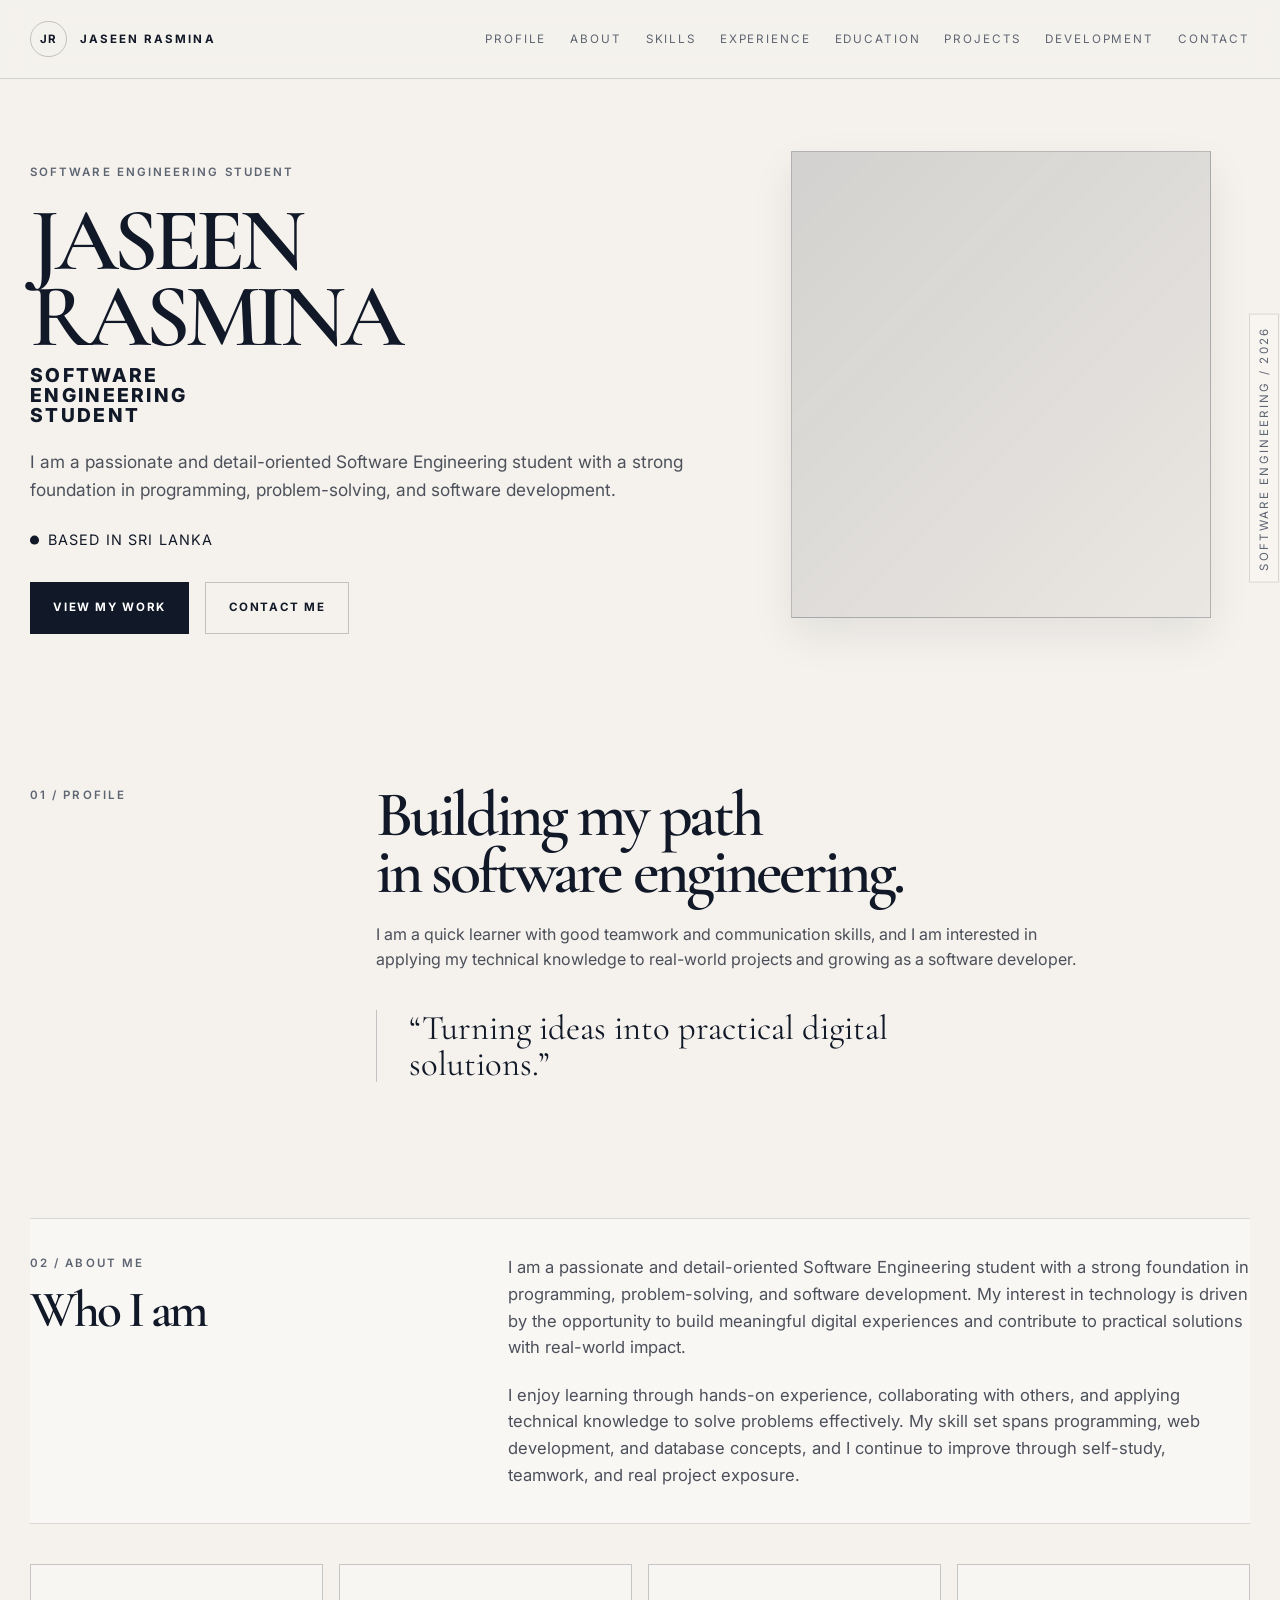
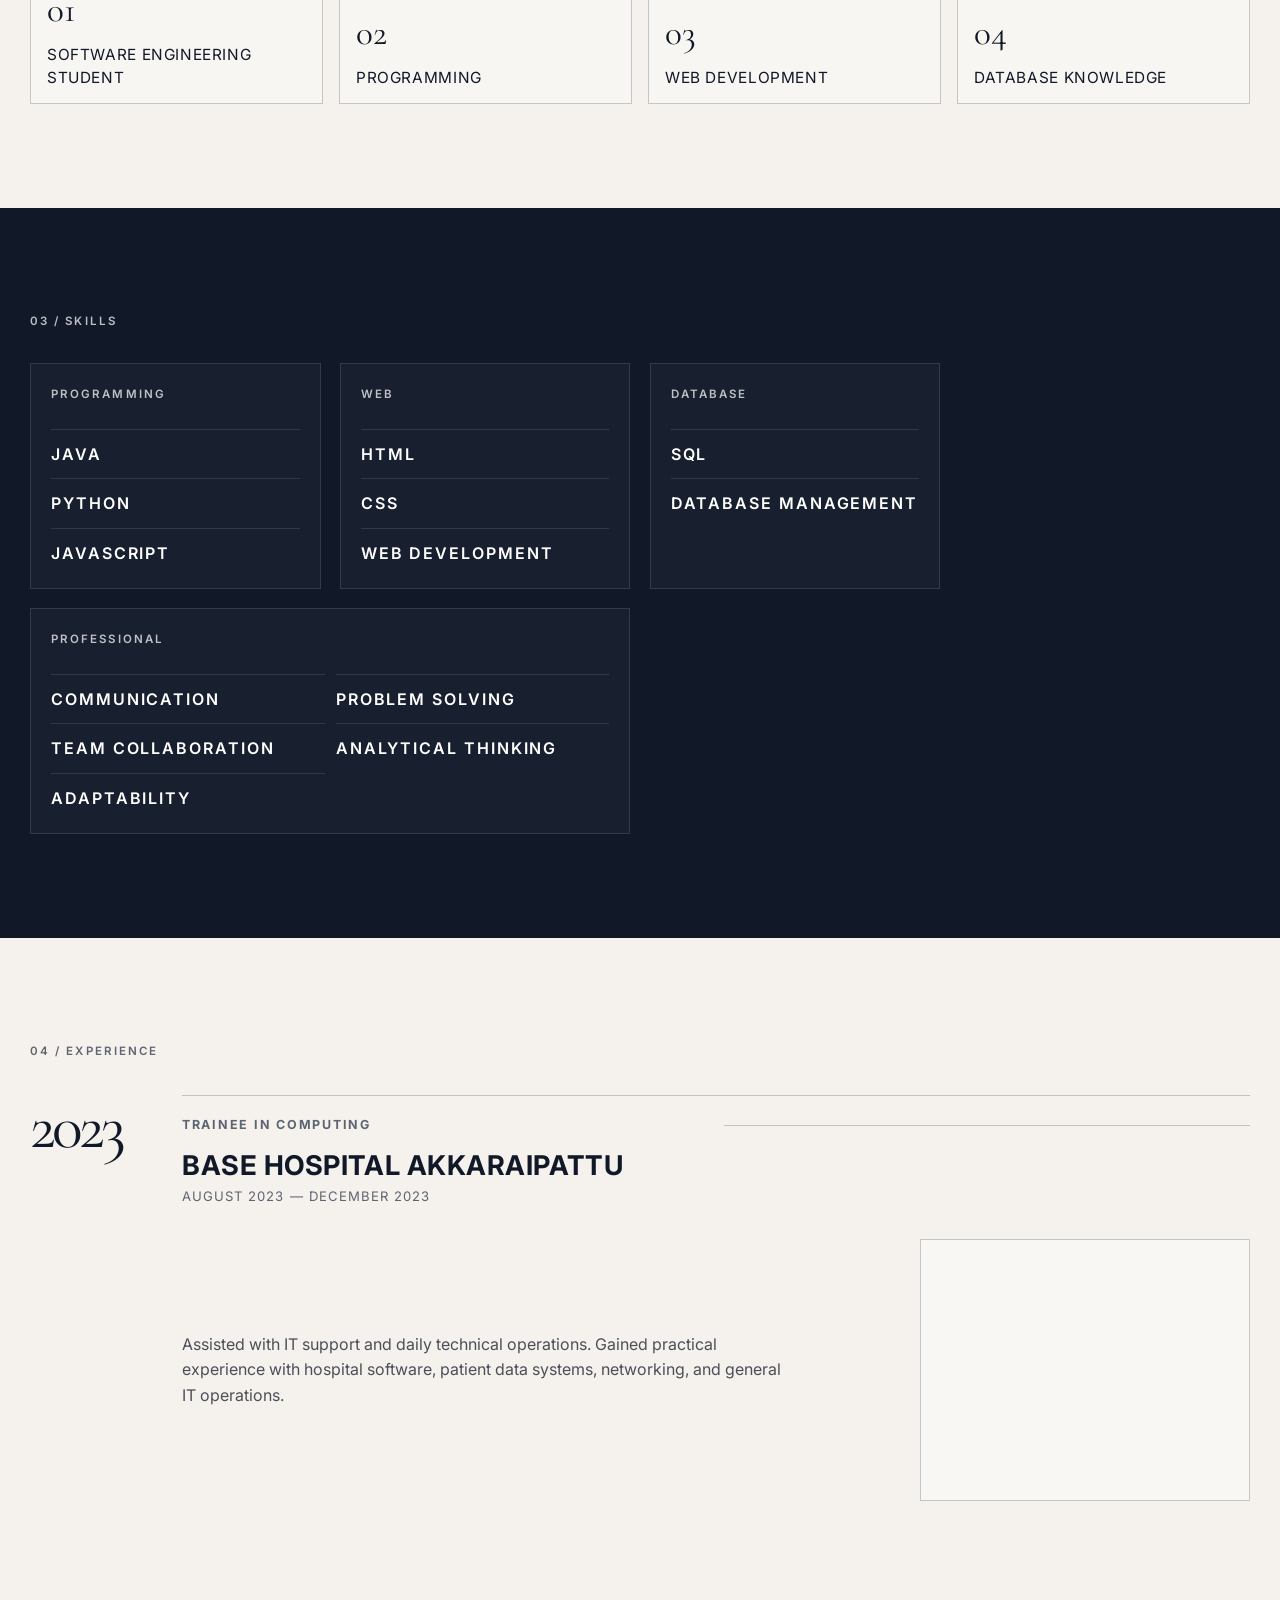
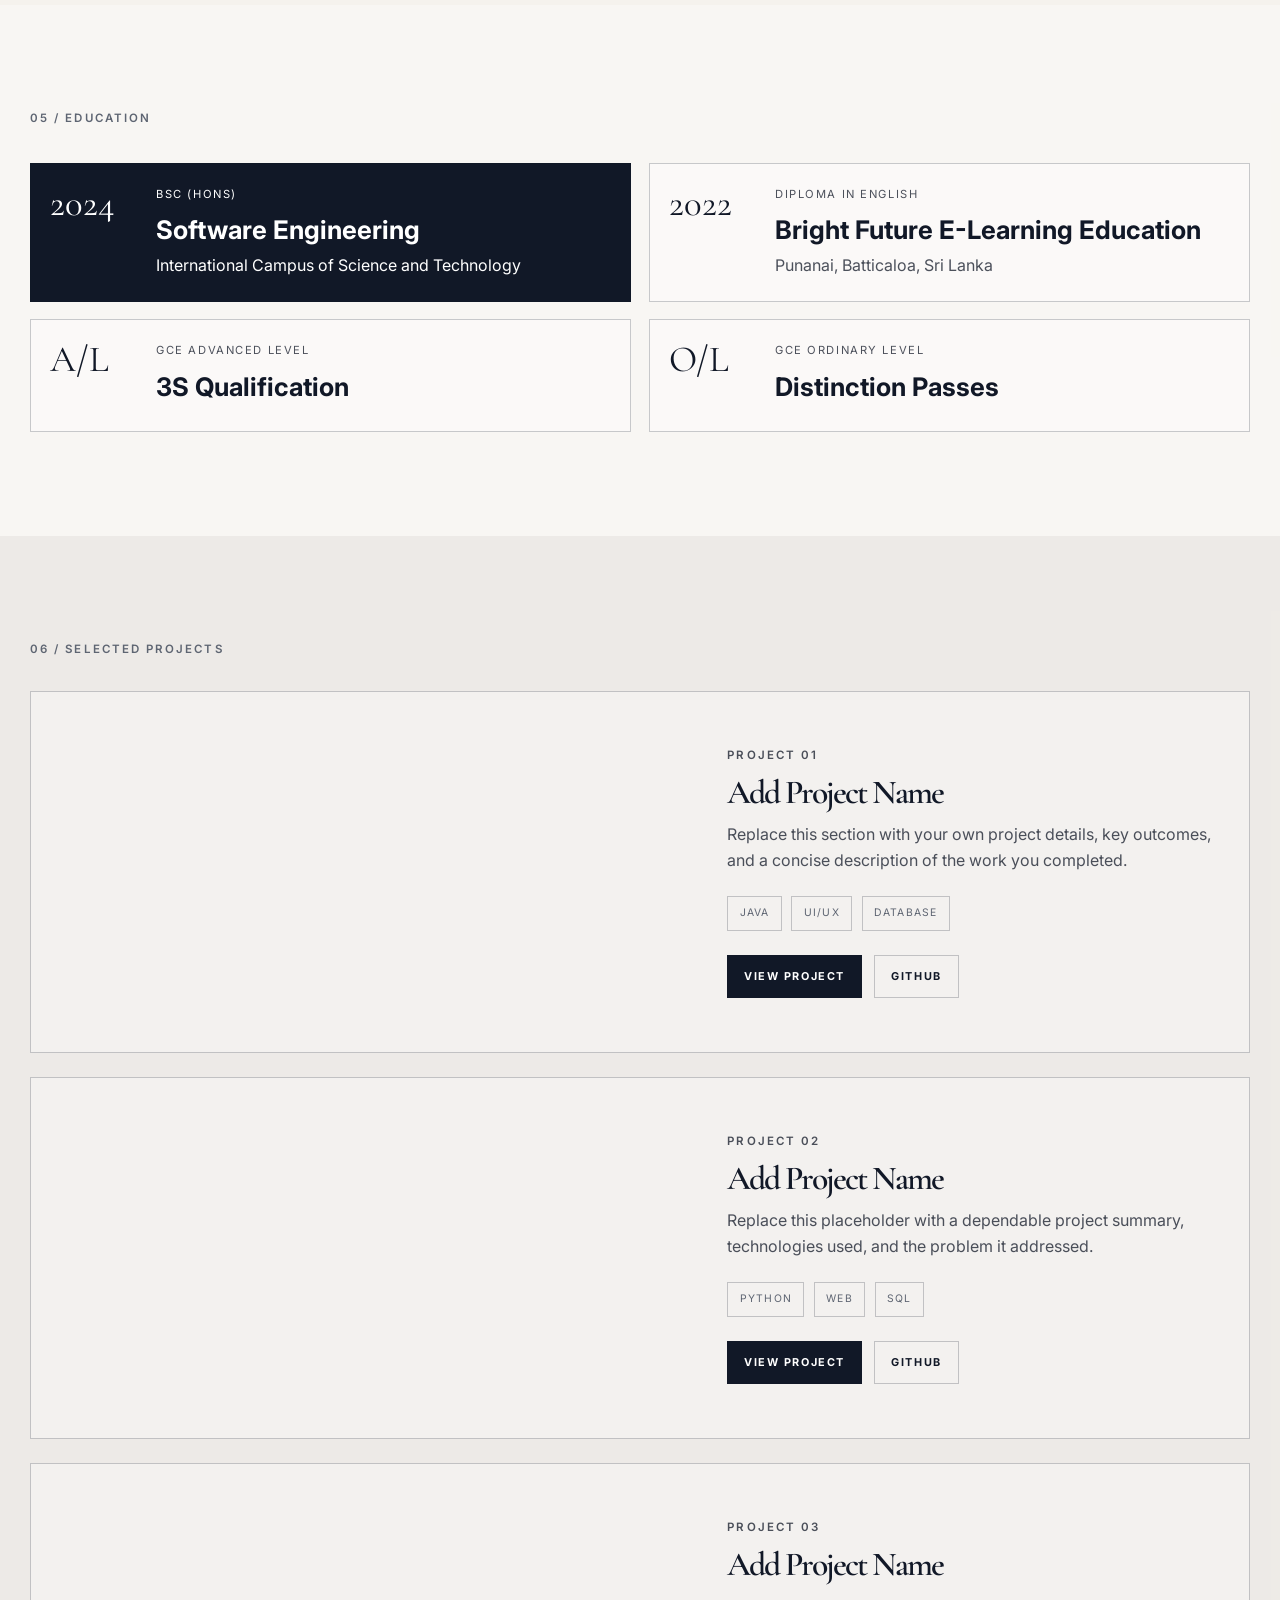
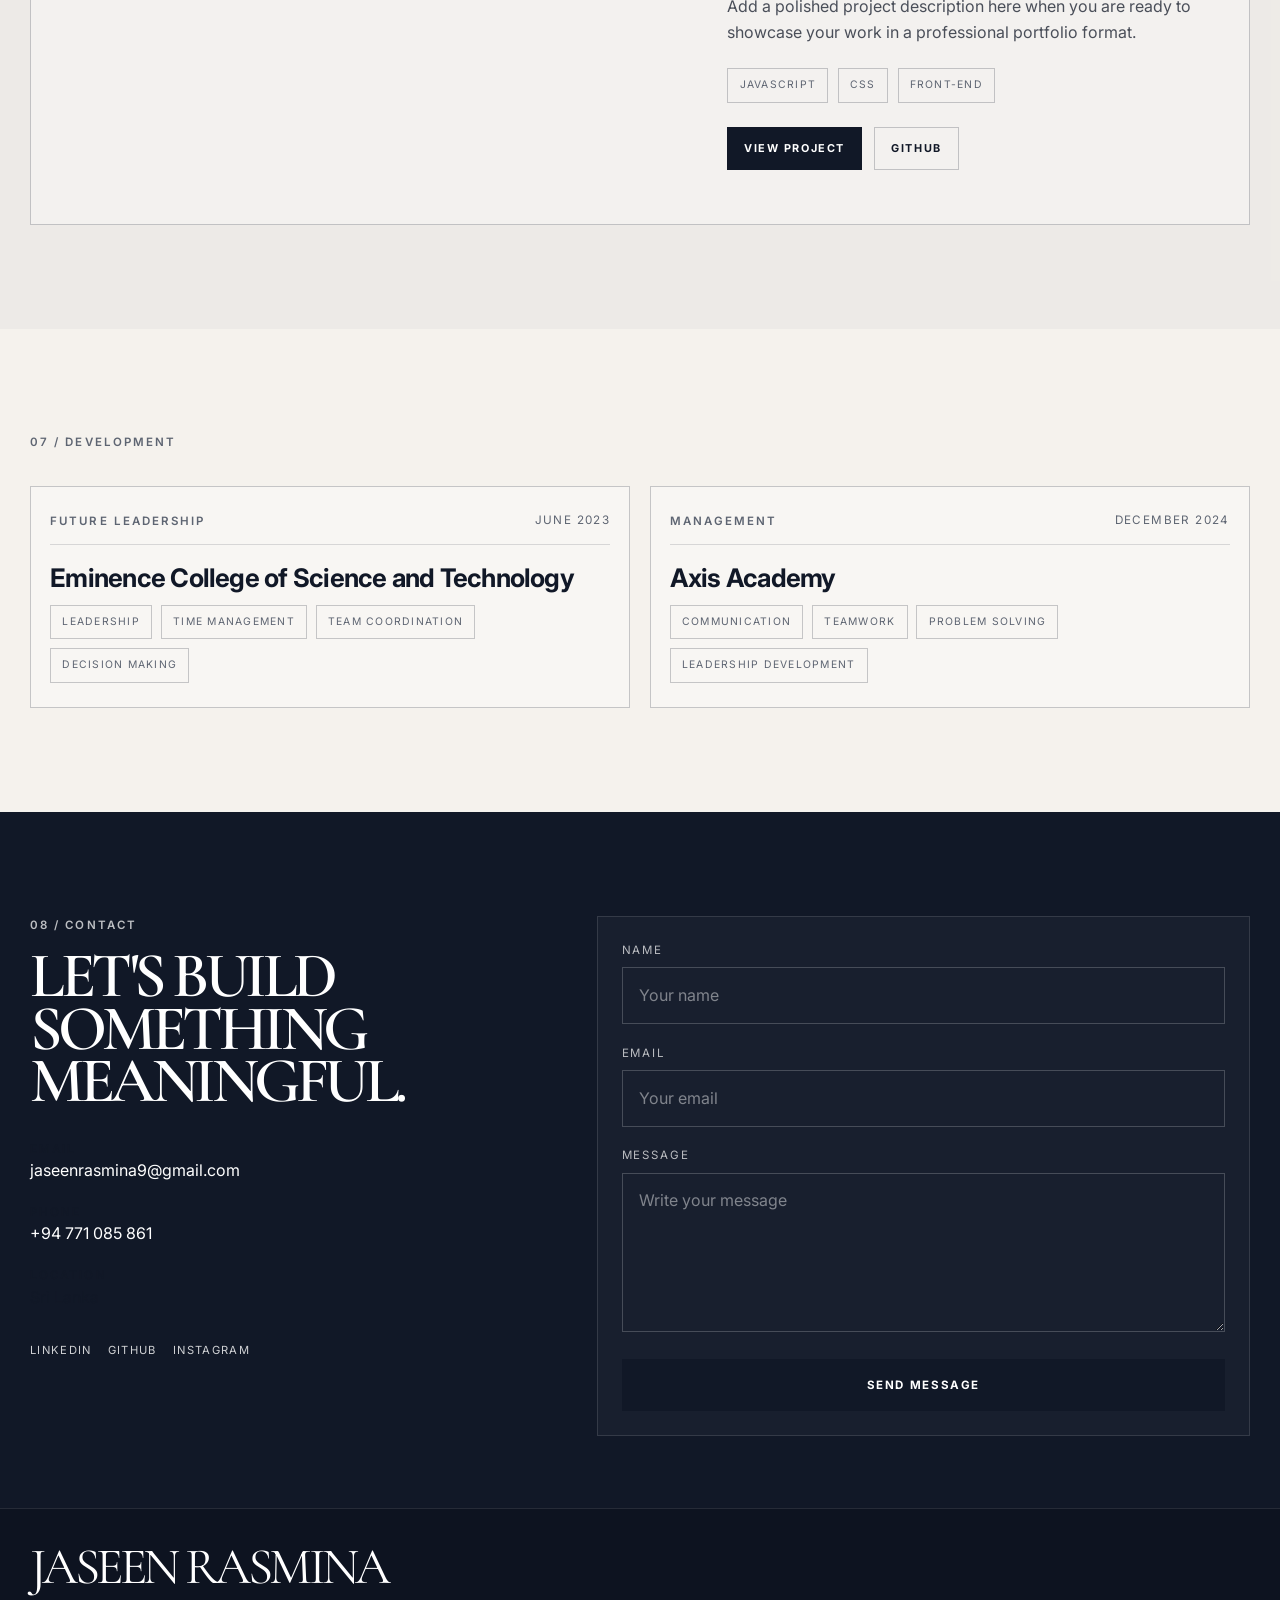
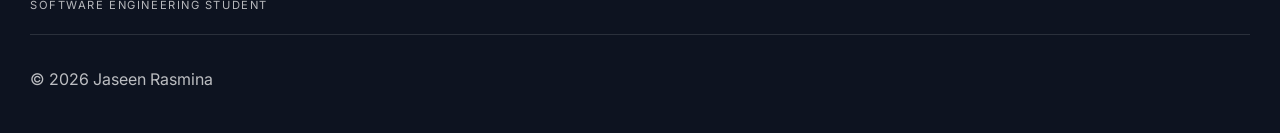
==== index.html @ 99cc2047 "Initial portfolio website commit" ====
<!DOCTYPE html>
<html lang="en">
  <head>
    <meta charset="UTF-8" />
    <meta name="viewport" content="width=device-width, initial-scale=1.0" />
    <meta
      name="description"
      content="Jaseen Rasmina — Software Engineering Student portfolio."
    />
    <title>Jaseen Rasmina | Software Engineering Student</title>
    <link rel="preconnect" href="https://fonts.googleapis.com" />
    <link rel="preconnect" href="https://fonts.gstatic.com" crossorigin />
    <link
      href="https://fonts.googleapis.com/css2?family=Cormorant+Garamond:wght@400;500;600;700&family=Inter:wght@400;500;600;700;800;900&display=swap"
      rel="stylesheet"
    />
    <link rel="stylesheet" href="style.css" />
  </head>
  <body>
    <header class="site-header">
      <div class="container nav-wrap">
        <a href="#home" class="brand" aria-label="Jaseen Rasmina home">
          <span class="brand-mark">JR</span>
          <span class="brand-text">JASEEN RASMINA</span>
        </a>

        <button class="nav-toggle" aria-label="Toggle navigation" aria-expanded="false">
          <span></span>
          <span></span>
          <span></span>
        </button>

        <nav class="site-nav" aria-label="Main navigation">
          <a href="#profile">Profile</a>
          <a href="#about">About</a>
          <a href="#skills">Skills</a>
          <a href="#experience">Experience</a>
          <a href="#education">Education</a>
          <a href="#projects">Projects</a>
          <a href="#development">Development</a>
          <a href="#contact">Contact</a>
        </nav>
      </div>
    </header>

    <main>
      <section id="home" class="hero section-shell">
        <div class="container hero-grid reveal">
          <div class="hero-copy">
            <p class="eyebrow">Software Engineering Student</p>
            <h1 class="display-title">
              <span>JASEEN</span>
              <span>RASMINA</span>
            </h1>
            <h2 class="hero-subtitle">
              SOFTWARE<br />
              ENGINEERING<br />
              STUDENT
            </h2>

            <p class="lead">
              I am a passionate and detail-oriented Software Engineering student with a strong
              foundation in programming, problem-solving, and software development.
            </p>

            <div class="location-row">
              <span class="location-label">Based in Sri Lanka</span>
            </div>

            <div class="cta-row">
              <a href="#projects" class="button primary">VIEW MY WORK</a>
              <a href="#contact" class="button secondary">CONTACT ME</a>
            </div>
          </div>

          <div class="hero-visual">
            <div class="image-card">
              <div class="portrait" aria-label="Professional profile placeholder"></div>
            </div>
            <div class="vertical-label">SOFTWARE ENGINEERING / 2026</div>
          </div>
        </div>
      </section>

      <section id="profile" class="section-shell profile-wrap">
        <div class="container profile-grid reveal">
          <div class="section-kicker-group">
            <p class="section-kicker">01 / PROFILE</p>
          </div>

          <div class="profile-content">
            <h2 class="section-heading editorial-heading">
              Building my path<br />
              in software engineering.
            </h2>

            <div class="profile-copy">
              <p>
                I am a quick learner with good teamwork and communication skills, and I am
                interested in applying my technical knowledge to real-world projects and growing as
                a software developer.
              </p>
            </div>

            <blockquote class="editorial-quote">
              “Turning ideas into practical digital solutions.”
            </blockquote>
          </div>
        </div>
      </section>

      <section id="about" class="section-shell about-shell">
        <div class="container about-panel reveal">
          <div class="about-intro">
            <p class="section-kicker">02 / ABOUT ME</p>
            <h2>Who I am</h2>
          </div>

          <div class="about-body">
            <p>
              I am a passionate and detail-oriented Software Engineering student with a strong
              foundation in programming, problem-solving, and software development. My interest in
              technology is driven by the opportunity to build meaningful digital experiences and
              contribute to practical solutions with real-world impact.
            </p>
            <p>
              I enjoy learning through hands-on experience, collaborating with others, and applying
              technical knowledge to solve problems effectively. My skill set spans programming,
              web development, and database concepts, and I continue to improve through self-study,
              teamwork, and real project exposure.
            </p>
          </div>
        </div>

        <div class="container info-grid reveal">
          <article class="info-item">
            <span>01</span>
            <p>Software Engineering Student</p>
          </article>
          <article class="info-item">
            <span>02</span>
            <p>Programming</p>
          </article>
          <article class="info-item">
            <span>03</span>
            <p>Web Development</p>
          </article>
          <article class="info-item">
            <span>04</span>
            <p>Database Knowledge</p>
          </article>
        </div>
      </section>

      <section id="skills" class="section-shell skills-shell">
        <div class="container reveal">
          <p class="section-kicker light-kicker">03 / SKILLS</p>
          <div class="skills-grid">
            <div class="skill-block">
              <p class="skill-label">Programming</p>
              <ul>
                <li>Java</li>
                <li>Python</li>
                <li>JavaScript</li>
              </ul>
            </div>

            <div class="skill-block">
              <p class="skill-label">Web</p>
              <ul>
                <li>HTML</li>
                <li>CSS</li>
                <li>Web Development</li>
              </ul>
            </div>

            <div class="skill-block">
              <p class="skill-label">Database</p>
              <ul>
                <li>SQL</li>
                <li>Database Management</li>
              </ul>
            </div>

            <div class="skill-block wide-block">
              <p class="skill-label">Professional</p>
              <ul class="stack-list">
                <li>Communication</li>
                <li>Problem Solving</li>
                <li>Team Collaboration</li>
                <li>Analytical Thinking</li>
                <li>Adaptability</li>
              </ul>
            </div>
          </div>
        </div>
      </section>

      <section id="experience" class="section-shell experience-shell">
        <div class="container reveal">
          <p class="section-kicker">04 / EXPERIENCE</p>

          <div class="timeline-wrap">
            <div class="timeline-year">2023</div>

            <div class="timeline-content">
              <div class="timeline-header">
                <p class="timeline-role">TRAINEE IN COMPUTING</p>
                <div class="timeline-line"></div>
              </div>

              <h3>BASE HOSPITAL AKKARAIPATTU</h3>
              <p class="timeline-date">August 2023 — December 2023</p>

              <div class="experience-body">
                <div class="experience-copy">
                  <p>
                    Assisted with IT support and daily technical operations. Gained practical
                    experience with hospital software, patient data systems, networking, and general
                    IT operations.
                  </p>
                </div>

                <div class="experience-visual" aria-label="Hospital technology placeholder">
                  <div class="tech-shot"></div>
                </div>
              </div>
            </div>
          </div>
        </div>
      </section>

      <section id="education" class="section-shell education-shell">
        <div class="container reveal">
          <p class="section-kicker">05 / EDUCATION</p>

          <div class="education-grid">
            <article class="education-card featured-card">
              <div class="edu-year">2024</div>
              <div class="edu-content">
                <p class="edu-tag">BSc (Hons)</p>
                <h3>Software Engineering</h3>
                <p>International Campus of Science and Technology</p>
              </div>
            </article>

            <article class="education-card">
              <div class="edu-year">2022</div>
              <div class="edu-content">
                <p class="edu-tag">Diploma in English</p>
                <h3>Bright Future E-Learning Education</h3>
                <p>Punanai, Batticaloa, Sri Lanka</p>
              </div>
            </article>

            <article class="education-card">
              <div class="edu-year">A/L</div>
              <div class="edu-content">
                <p class="edu-tag">GCE Advanced Level</p>
                <h3>3S Qualification</h3>
              </div>
            </article>

            <article class="education-card">
              <div class="edu-year">O/L</div>
              <div class="edu-content">
                <p class="edu-tag">GCE Ordinary Level</p>
                <h3>Distinction Passes</h3>
              </div>
            </article>
          </div>
        </div>
      </section>

      <section id="projects" class="section-shell project-shell">
        <div class="container reveal">
          <div class="projects-header">
            <p class="section-kicker">06 / SELECTED PROJECTS</p>
          </div>

          <div class="project-list">
            <article class="project-card">
              <div class="project-image project-one" aria-label="Project placeholder image"></div>
              <div class="project-body">
                <p class="project-num">PROJECT 01</p>
                <h3>Add Project Name</h3>
                <p>
                  Replace this section with your own project details, key outcomes, and a concise
                  description of the work you completed.
                </p>
                <ul class="tech-list">
                  <li>Java</li>
                  <li>UI/UX</li>
                  <li>Database</li>
                </ul>
                <div class="project-actions">
                  <a href="#" class="button primary small-button">View Project</a>
                  <a href="#" class="button secondary small-button">GitHub</a>
                </div>
              </div>
            </article>

            <article class="project-card">
              <div class="project-image project-two" aria-label="Project placeholder image"></div>
              <div class="project-body">
                <p class="project-num">PROJECT 02</p>
                <h3>Add Project Name</h3>
                <p>
                  Replace this placeholder with a dependable project summary, technologies used,
                  and the problem it addressed.
                </p>
                <ul class="tech-list">
                  <li>Python</li>
                  <li>Web</li>
                  <li>SQL</li>
                </ul>
                <div class="project-actions">
                  <a href="#" class="button primary small-button">View Project</a>
                  <a href="#" class="button secondary small-button">GitHub</a>
                </div>
              </div>
            </article>

            <article class="project-card">
              <div class="project-image project-three" aria-label="Project placeholder image"></div>
              <div class="project-body">
                <p class="project-num">PROJECT 03</p>
                <h3>Add Project Name</h3>
                <p>
                  Add a polished project description here when you are ready to showcase your work
                  in a professional portfolio format.
                </p>
                <ul class="tech-list">
                  <li>JavaScript</li>
                  <li>CSS</li>
                  <li>Front-end</li>
                </ul>
                <div class="project-actions">
                  <a href="#" class="button primary small-button">View Project</a>
                  <a href="#" class="button secondary small-button">GitHub</a>
                </div>
              </div>
            </article>
          </div>
        </div>
      </section>

      <section id="development" class="section-shell development-shell">
        <div class="container reveal">
          <p class="section-kicker">07 / DEVELOPMENT</p>

          <div class="development-grid">
            <article class="development-card">
              <div class="development-meta">
                <span class="card-type">Future Leadership</span>
                <span class="card-date">June 2023</span>
              </div>
              <h3>Eminence College of Science and Technology</h3>
              <ul class="topic-list">
                <li>Leadership</li>
                <li>Time Management</li>
                <li>Team Coordination</li>
                <li>Decision Making</li>
              </ul>
            </article>

            <article class="development-card">
              <div class="development-meta">
                <span class="card-type">Management</span>
                <span class="card-date">December 2024</span>
              </div>
              <h3>Axis Academy</h3>
              <ul class="topic-list">
                <li>Communication</li>
                <li>Teamwork</li>
                <li>Problem Solving</li>
                <li>Leadership Development</li>
              </ul>
            </article>
          </div>
        </div>
      </section>

      <section id="contact" class="section-shell contact-shell">
        <div class="container contact-grid reveal">
          <div class="contact-copy">
            <p class="section-kicker light-kicker">08 / CONTACT</p>
            <h2>LET'S BUILD<br />SOMETHING<br />MEANINGFUL.</h2>

            <div class="contact-list">
              <div>
                <p class="contact-label">Email</p>
                <a href="mailto:jaseenrasmina9@gmail.com">jaseenrasmina9@gmail.com</a>
              </div>
              <div>
                <p class="contact-label">Phone</p>
                <a href="tel:+94771085861">+94 771 085 861</a>
              </div>
              <div>
                <p class="contact-label">Location</p>
                <p>Sri Lanka</p>
              </div>
            </div>

            <div class="social-row">
              <a href="#">LinkedIn</a>
              <a href="#">GitHub</a>
              <a href="#">Instagram</a>
            </div>
          </div>

          <div class="contact-panel">
            <form class="contact-form">
              <label>
                <span>Name</span>
                <input type="text" name="name" placeholder="Your name" />
              </label>
              <label>
                <span>Email</span>
                <input type="email" name="email" placeholder="Your email" />
              </label>
              <label>
                <span>Message</span>
                <textarea name="message" rows="5" placeholder="Write your message"></textarea>
              </label>
              <button type="submit" class="button primary full-button">SEND MESSAGE</button>
            </form>
          </div>
        </div>
      </section>
    </main>

    <footer class="site-footer">
      <div class="container footer-top">
        <div class="footer-brand">
          <p class="footer-text">JASEEN RASMINA</p>
          <p class="footer-subtitle">SOFTWARE ENGINEERING STUDENT</p>
        </div>
      </div>
      <div class="container footer-bottom">
        <p>© 2026 Jaseen Rasmina</p>
      </div>
    </footer>

    <script src="script.js"></script>
  </body>
</html>
---- style.css ----
:root {
  --bg: #f5f2ed;
  --paper: #f9f7f3;
  --panel: #f1efe9;
  --white: #ffffff;
  --navy: #111827;
  --navy-soft: #1a2333;
  --charcoal: #202b3b;
  --muted: #5e6572;
  --line: rgba(17, 24, 39, 0.14);
  --line-strong: rgba(17, 24, 39, 0.22);
  --shadow: 0 18px 40px rgba(15, 23, 42, 0.08);
  --radius: 22px;
  --max-width: 1220px;
}

* {
  box-sizing: border-box;
}

html {
  scroll-behavior: smooth;
}

body {
  margin: 0;
  font-family: "Inter", Arial, sans-serif;
  background: var(--bg);
  color: var(--navy);
  line-height: 1.6;
}

a {
  color: inherit;
  text-decoration: none;
}

img {
  max-width: 100%;
  display: block;
}

button,
input,
textarea {
  font: inherit;
}

.container {
  width: min(var(--max-width), calc(100% - 2rem));
  margin: 0 auto;
}

.section-shell {
  padding: 6.5rem 0;
}

.site-header {
  position: sticky;
  top: 0;
  z-index: 40;
  background: rgba(245, 242, 237, 0.82);
  backdrop-filter: blur(14px);
  border-bottom: 1px solid var(--line);
}

.nav-wrap {
  display: flex;
  align-items: center;
  justify-content: space-between;
  min-height: 78px;
  gap: 2rem;
}

.brand {
  display: inline-flex;
  align-items: center;
  gap: 0.8rem;
  letter-spacing: 0.18em;
  font-size: 0.72rem;
  font-weight: 700;
}

.brand-mark {
  width: 2.3rem;
  height: 2.3rem;
  border-radius: 50%;
  display: inline-flex;
  align-items: center;
  justify-content: center;
  border: 1px solid var(--line-strong);
  font-size: 0.72rem;
  letter-spacing: 0.08em;
}

.brand-text {
  white-space: nowrap;
}

.site-nav {
  display: flex;
  align-items: center;
  gap: 1.5rem;
  font-size: 0.73rem;
  letter-spacing: 0.16em;
  text-transform: uppercase;
  color: var(--muted);
}

.site-nav a {
  position: relative;
  transition: color 0.25s ease;
}

.site-nav a::after {
  content: "";
  position: absolute;
  left: 0;
  bottom: -0.4rem;
  width: 100%;
  height: 1px;
  background: var(--navy);
  transform: scaleX(0);
  transform-origin: left;
  transition: transform 0.25s ease;
}

.site-nav a:hover,
.site-nav a:focus-visible {
  color: var(--navy);
}

.site-nav a:hover::after,
.site-nav a:focus-visible::after {
  transform: scaleX(1);
}

.nav-toggle {
  display: none;
  width: 46px;
  height: 46px;
  border: 1px solid var(--line-strong);
  background: transparent;
  border-radius: 50%;
  cursor: pointer;
  padding: 0;
  align-items: center;
  justify-content: center;
  flex-direction: column;
  gap: 0.28rem;
}

.nav-toggle span {
  display: block;
  width: 18px;
  height: 1.5px;
  background: var(--navy);
  transition: 0.25s ease;
}

.hero {
  padding-top: 4.5rem;
}

.hero-grid {
  display: grid;
  grid-template-columns: 1.15fr 0.85fr;
  align-items: end;
  gap: 3rem;
}

.eyebrow,
.section-kicker,
.skill-label,
.project-num,
.card-type,
.contact-label {
  margin: 0;
  font-size: 0.72rem;
  letter-spacing: 0.18em;
  text-transform: uppercase;
  color: var(--muted);
  font-weight: 600;
}

.display-title {
  margin: 1.4rem 0 0.7rem;
  font-family: "Cormorant Garamond", Georgia, serif;
  font-weight: 600;
  font-size: clamp(4.3rem, 7vw, 9rem);
  line-height: 0.84;
  letter-spacing: -0.06em;
}

.display-title span {
  display: block;
}

.hero-subtitle {
  margin: 0;
  font-size: clamp(1.2rem, 1.4vw, 2.1rem);
  letter-spacing: 0.12em;
  line-height: 1.05;
  font-weight: 800;
}

.lead {
  max-width: 43rem;
  margin: 1.4rem 0 0;
  font-size: 1.08rem;
  color: rgba(17, 24, 39, 0.74);
}

.location-row {
  margin-top: 1.5rem;
}

.location-label {
  display: inline-block;
  position: relative;
  padding-left: 1.1rem;
  font-size: 0.9rem;
  letter-spacing: 0.08em;
  text-transform: uppercase;
  color: var(--navy);
}

.location-label::before {
  content: "";
  position: absolute;
  left: 0;
  top: 50%;
  width: 0.55rem;
  height: 0.55rem;
  background: var(--navy);
  border-radius: 50%;
  transform: translateY(-50%);
}

.cta-row {
  display: flex;
  flex-wrap: wrap;
  gap: 1rem;
  margin-top: 1.8rem;
}

.button {
  display: inline-flex;
  align-items: center;
  justify-content: center;
  min-height: 52px;
  padding: 0.9rem 1.4rem;
  border: 1px solid var(--line-strong);
  text-transform: uppercase;
  letter-spacing: 0.14em;
  font-size: 0.72rem;
  font-weight: 700;
  transition: transform 0.25s ease, background 0.25s ease, color 0.25s ease;
}

.button:hover,
.button:focus-visible {
  transform: translateY(-1px);
}

.button.primary {
  background: var(--navy);
  color: var(--white);
  border-color: var(--navy);
}

.button.secondary {
  background: transparent;
  color: var(--navy);
}

.small-button {
  min-height: 42px;
  padding: 0.75rem 1rem;
  font-size: 0.68rem;
}

.hero-visual {
  position: relative;
  display: flex;
  justify-content: center;
  align-items: flex-end;
  padding-bottom: 1rem;
}

.image-card {
  width: min(100%, 420px);
  aspect-ratio: 0.9;
  background: linear-gradient(135deg, rgba(17, 24, 39, 0.15), rgba(17, 24, 39, 0.05));
  border: 1px solid var(--line-strong);
  box-shadow: var(--shadow);
  padding: 0.8rem;
}

.portrait {
  width: 100%;
  height: 100%;
  background-image: url("https://images.unsplash.com/photo-1500648767791-00dcc994a43e?auto=format&fit=crop&w=900&q=80");
  background-position: center;
  background-size: cover;
  filter: saturate(0.9) contrast(1.02);
}

.vertical-label {
  position: absolute;
  right: -1.8rem;
  bottom: 3.2rem;
  writing-mode: vertical-rl;
  transform: rotate(180deg);
  font-size: 0.72rem;
  letter-spacing: 0.2em;
  text-transform: uppercase;
  color: var(--muted);
  background: rgba(249, 247, 243, 0.8);
  padding: 0.7rem 0.3rem;
  border: 1px solid var(--line);
}

.profile-wrap {
  padding-top: 3rem;
}

.profile-grid {
  display: grid;
  grid-template-columns: 0.35fr 1fr;
  gap: 2.5rem;
  align-items: start;
  position: relative;
}

.editorial-heading {
  margin: 0;
  font-family: "Cormorant Garamond", Georgia, serif;
  font-weight: 600;
  font-size: clamp(3rem, 5vw, 5.3rem);
  line-height: 0.9;
  letter-spacing: -0.05em;
}

.profile-copy {
  max-width: 44rem;
  margin-top: 1.3rem;
}

.profile-copy p,
.about-body p,
.experience-copy p,
.project-body p,
.contact-list p,
.footer-subtitle,
.education-card p {
  margin: 0;
  color: rgba(17, 24, 39, 0.75);
}

.editorial-quote {
  margin: 2.3rem 0 0;
  max-width: 34rem;
  padding-left: 2rem;
  border-left: 1px solid var(--line-strong);
  font-family: "Cormorant Garamond", Georgia, serif;
  font-size: clamp(2rem, 2.7vw, 3.2rem);
  line-height: 1.05;
  color: var(--navy);
}

.about-shell {
  padding-top: 2rem;
}

.about-panel {
  display: grid;
  grid-template-columns: 0.75fr 1.25fr;
  gap: 2rem;
  background: rgba(255, 255, 255, 0.35);
  border-top: 1px solid var(--line);
  border-bottom: 1px solid var(--line);
  padding: 2.2rem 0;
}

.about-intro h2 {
  margin: 0.8rem 0 0;
  font-family: "Cormorant Garamond", Georgia, serif;
  font-size: clamp(2.8rem, 4vw, 4.5rem);
  line-height: 0.96;
  letter-spacing: -0.06em;
  font-weight: 600;
}

.about-body {
  display: grid;
  gap: 1.3rem;
  font-size: 1.04rem;
}

.info-grid {
  margin-top: 2.5rem;
  display: grid;
  grid-template-columns: repeat(4, minmax(0, 1fr));
  gap: 1rem;
}

.info-item {
  border: 1px solid var(--line-strong);
  background: rgba(255, 255, 255, 0.28);
  padding: 1.1rem 1rem 0.9rem;
  min-height: 140px;
  display: flex;
  flex-direction: column;
  justify-content: flex-end;
}

.info-item span {
  display: block;
  font-size: 2.2rem;
  line-height: 1;
  font-family: "Cormorant Garamond", Georgia, serif;
  margin-bottom: 1rem;
}

.info-item p {
  margin: 0;
  font-size: 0.96rem;
  line-height: 1.5;
  text-transform: uppercase;
  letter-spacing: 0.04em;
}

.skills-shell {
  background: var(--navy);
  color: var(--white);
}

.light-kicker {
  color: rgba(255, 255, 255, 0.72);
}

.skills-grid {
  margin-top: 2rem;
  display: grid;
  grid-template-columns: repeat(4, minmax(0, 1fr));
  gap: 1.2rem;
}

.skill-block {
  background: rgba(255, 255, 255, 0.03);
  border: 1px solid rgba(255, 255, 255, 0.12);
  padding: 1.3rem 1.25rem;
  min-height: 220px;
}

.skill-label {
  color: rgba(255, 255, 255, 0.72);
}

.skill-block ul {
  list-style: none;
  margin: 1.6rem 0 0;
  padding: 0;
  display: grid;
  gap: 0.7rem;
}

.skill-block li {
  border-top: 1px solid rgba(255, 255, 255, 0.11);
  padding-top: 0.75rem;
  font-size: 1rem;
  letter-spacing: 0.12em;
  text-transform: uppercase;
  font-weight: 600;
}

.wide-block {
  grid-column: span 2;
}

.stack-list {
  grid-template-columns: repeat(2, minmax(0, 1fr));
}

.timeline-wrap {
  margin-top: 2.2rem;
  display: grid;
  grid-template-columns: 120px 1fr;
  gap: 2rem;
  align-items: start;
}

.timeline-year {
  font-family: "Cormorant Garamond", Georgia, serif;
  font-size: 4rem;
  line-height: 1;
  letter-spacing: -0.06em;
  color: var(--navy);
}

.timeline-content {
  border-top: 1px solid var(--line-strong);
  padding-top: 1.2rem;
}

.timeline-header {
  display: grid;
  grid-template-columns: minmax(0, 1fr) 1fr;
  gap: 1rem;
  align-items: center;
}

.timeline-role {
  margin: 0;
  font-weight: 700;
  letter-spacing: 0.14em;
  font-size: 0.78rem;
  text-transform: uppercase;
  color: var(--muted);
}

.timeline-line {
  height: 1px;
  background: var(--line-strong);
}

.timeline-content h3 {
  margin: 1rem 0 0.3rem;
  font-size: clamp(1.7rem, 2vw, 2.4rem);
  line-height: 1.1;
  letter-spacing: 0.02em;
  font-weight: 700;
}

.timeline-date {
  margin: 0;
  font-size: 0.82rem;
  letter-spacing: 0.08em;
  text-transform: uppercase;
  color: var(--muted);
}

.experience-body {
  margin-top: 2rem;
  display: grid;
  grid-template-columns: 1fr 330px;
  gap: 2rem;
  align-items: center;
}

.experience-copy {
  max-width: 38rem;
}

.experience-visual {
  border: 1px solid var(--line-strong);
  background: var(--paper);
  min-height: 260px;
  overflow: hidden;
}

.tech-shot {
  width: 100%;
  height: 100%;
  min-height: 260px;
  background-image: url("https://images.unsplash.com/photo-1584515933487-779824d29309?auto=format&fit=crop&w=1200&q=80");
  background-size: cover;
  background-position: center;
  filter: contrast(1.04) saturate(0.8);
}

.education-shell {
  background: rgba(255, 255, 255, 0.3);
}

.education-grid {
  margin-top: 2.2rem;
  display: grid;
  grid-template-columns: repeat(2, minmax(0, 1fr));
  gap: 1.1rem;
}

.education-card {
  display: grid;
  grid-template-columns: 90px 1fr;
  gap: 1rem;
  padding: 1.4rem 1.2rem;
  border: 1px solid var(--line-strong);
  background: rgba(255, 255, 255, 0.35);
}

.featured-card {
  background: var(--navy);
  color: var(--white);
}

.featured-card p,
.featured-card h3,
.featured-card .edu-tag,
.featured-card .edu-year {
  color: var(--white);
}

.edu-year {
  font-size: 2.3rem;
  font-family: "Cormorant Garamond", Georgia, serif;
  line-height: 1;
  color: var(--navy);
}

.edu-tag {
  margin: 0;
  font-size: 0.7rem;
  letter-spacing: 0.14em;
  text-transform: uppercase;
  color: var(--muted);
}

.education-card h3 {
  margin: 0.7rem 0 0.5rem;
  font-size: clamp(1.5rem, 2vw, 2rem);
  line-height: 1.15;
}

.project-shell {
  background: rgba(17, 24, 39, 0.03);
}

.projects-header {
  margin-bottom: 2rem;
}

.project-list {
  display: grid;
  gap: 1.5rem;
}

.project-card {
  display: grid;
  grid-template-columns: 1.2fr 1fr;
  background: rgba(255, 255, 255, 0.3);
  border: 1px solid var(--line-strong);
  overflow: hidden;
  transition: transform 0.25s ease, box-shadow 0.25s ease;
}

.project-card:hover {
  transform: translateY(-3px);
  box-shadow: var(--shadow);
}

.project-image {
  min-height: 360px;
  background-size: cover;
  background-position: center;
}

.project-one {
  background-image: url("https://images.unsplash.com/photo-1516321318423-f06f85e504b3?auto=format&fit=crop&w=1200&q=80");
}

.project-two {
  background-image: url("https://images.unsplash.com/photo-1522202176988-66273c2fd55f?auto=format&fit=crop&w=1200&q=80");
}

.project-three {
  background-image: url("https://images.unsplash.com/photo-1460925895917-afdab827c52f?auto=format&fit=crop&w=1200&q=80");
}

.project-body {
  padding: 2.1rem 2rem;
  display: flex;
  flex-direction: column;
  justify-content: center;
}

.project-num {
  color: var(--muted);
}

.project-body h3 {
  margin: 0.8rem 0;
  font-size: clamp(2.1rem, 2.6vw, 3rem);
  line-height: 0.98;
  letter-spacing: -0.06em;
  font-family: "Cormorant Garamond", Georgia, serif;
  font-weight: 600;
}

.tech-list {
  list-style: none;
  padding: 0;
  margin: 1.4rem 0 0;
  display: flex;
  flex-wrap: wrap;
  gap: 0.6rem;
}

.tech-list li {
  border: 1px solid var(--line-strong);
  padding: 0.5rem 0.7rem;
  font-size: 0.65rem;
  letter-spacing: 0.12em;
  text-transform: uppercase;
  color: var(--muted);
}

.project-actions {
  display: flex;
  flex-wrap: wrap;
  gap: 0.8rem;
  margin-top: 1.5rem;
}

.development-grid {
  margin-top: 2.2rem;
  display: grid;
  grid-template-columns: repeat(2, minmax(0, 1fr));
  gap: 1.2rem;
}

.development-card {
  background: rgba(255, 255, 255, 0.3);
  border: 1px solid var(--line-strong);
  padding: 1.5rem 1.2rem;
}

.development-meta {
  display: flex;
  justify-content: space-between;
  gap: 1rem;
  align-items: center;
  padding-bottom: 0.85rem;
  border-bottom: 1px solid var(--line);
}

.card-date {
  font-size: 0.73rem;
  letter-spacing: 0.12em;
  text-transform: uppercase;
  color: var(--muted);
}

.development-card h3 {
  margin: 1.2rem 0 0.8rem;
  font-size: clamp(1.6rem, 2vw, 2.1rem);
  line-height: 1.1;
  letter-spacing: -0.03em;
}

.topic-list {
  list-style: none;
  padding: 0;
  margin: 0;
  display: flex;
  flex-wrap: wrap;
  gap: 0.55rem;
}

.topic-list li {
  border: 1px solid var(--line-strong);
  padding: 0.5rem 0.7rem;
  font-size: 0.65rem;
  letter-spacing: 0.12em;
  text-transform: uppercase;
  color: var(--muted);
}

.contact-shell {
  padding-bottom: 4.5rem;
  background: var(--navy);
  color: var(--white);
}

.contact-grid {
  display: grid;
  grid-template-columns: 0.9fr 1.1fr;
  gap: 2rem;
}

.contact-copy h2 {
  margin: 1rem 0 0;
  font-size: clamp(3.2rem, 5vw, 6rem);
  line-height: 0.82;
  letter-spacing: -0.07em;
  font-family: "Cormorant Garamond", Georgia, serif;
  font-weight: 600;
}

.contact-list {
  display: grid;
  gap: 1.2rem;
  margin-top: 2rem;
}

.contact-list a {
  color: var(--white);
}

.contact-label {
  margin-bottom: 0.2rem;
  color: rgba(255, 255, 255, 0.65);
}

.social-row {
  display: flex;
  flex-wrap: wrap;
  gap: 1rem;
  margin-top: 2rem;
}

.social-row a {
  letter-spacing: 0.12em;
  text-transform: uppercase;
  font-size: 0.7rem;
  color: rgba(255, 255, 255, 0.8);
}

.contact-panel {
  background: rgba(255, 255, 255, 0.03);
  border: 1px solid rgba(255, 255, 255, 0.12);
  padding: 1.5rem;
}

.contact-form {
  display: grid;
  gap: 1.2rem;
}

.contact-form label {
  display: grid;
  gap: 0.5rem;
}

.contact-form span {
  font-size: 0.72rem;
  letter-spacing: 0.16em;
  text-transform: uppercase;
  color: rgba(255, 255, 255, 0.7);
}

.contact-form input,
.contact-form textarea {
  width: 100%;
  background: transparent;
  border: 1px solid rgba(255, 255, 255, 0.2);
  color: var(--white);
  padding: 0.92rem 1rem;
  outline: none;
  transition: border-color 0.25s ease;
}

.contact-form input::placeholder,
.contact-form textarea::placeholder {
  color: rgba(255, 255, 255, 0.45);
}

.contact-form input:focus,
.contact-form textarea:focus {
  border-color: rgba(255, 255, 255, 0.5);
}

.full-button {
  width: 100%;
  margin-top: 0.5rem;
}

.site-footer {
  background: #0d1320;
  color: var(--white);
  border-top: 1px solid rgba(255, 255, 255, 0.1);
}

.footer-top {
  padding: 2.2rem 0 1.2rem;
}

.footer-brand {
  display: grid;
  gap: 0.4rem;
}

.footer-text {
  margin: 0;
  font-size: clamp(2.2rem, 4vw, 4rem);
  line-height: 0.9;
  letter-spacing: -0.07em;
  font-family: "Cormorant Garamond", Georgia, serif;
}

.footer-subtitle {
  color: rgba(255, 255, 255, 0.7);
  letter-spacing: 0.14em;
  text-transform: uppercase;
  font-size: 0.7rem;
}

.footer-bottom {
  border-top: 1px solid rgba(255, 255, 255, 0.12);
  padding: 1rem 0 1.5rem;
  color: rgba(255, 255, 255, 0.72);
}

.reveal {
  opacity: 0;
  transform: translateY(28px);
  transition: opacity 0.8s ease, transform 0.8s ease;
}

.reveal.visible {
  opacity: 1;
  transform: translateY(0);
}

@media (max-width: 980px) {
  .hero-grid,
  .profile-grid,
  .about-panel,
  .contact-grid,
  .project-card,
  .experience-body {
    grid-template-columns: 1fr;
  }

  .skills-grid,
  .education-grid,
  .development-grid,
  .info-grid {
    grid-template-columns: repeat(2, minmax(0, 1fr));
  }

  .wide-block {
    grid-column: span 2;
  }

  .hero-visual {
    justify-content: flex-start;
  }

  .timeline-wrap {
    grid-template-columns: 1fr;
  }

  .timeline-year {
    font-size: 3rem;
  }
}

@media (max-width: 760px) {
  .nav-toggle {
    display: inline-flex;
  }

  .site-nav {
    position: absolute;
    top: calc(100% + 0.5rem);
    left: 1rem;
    right: 1rem;
    display: none;
    flex-direction: column;
    align-items: flex-start;
    padding: 1rem 1.2rem;
    background: rgba(245, 242, 237, 0.98);
    border: 1px solid var(--line-strong);
    box-shadow: var(--shadow);
  }

  .site-nav.open {
    display: flex;
  }

  .section-shell {
    padding: 4rem 0;
  }

  .display-title {
    font-size: clamp(3rem, 12vw, 5rem);
  }

  .hero-subtitle {
    letter-spacing: 0.08em;
    font-size: 1rem;
  }

  .skills-grid,
  .education-grid,
  .development-grid,
  .info-grid {
    grid-template-columns: 1fr;
  }

  .wide-block {
    grid-column: auto;
  }

  .project-body {
    padding: 1.5rem 1rem;
  }

  .contact-copy h2 {
    font-size: clamp(2.5rem, 16vw, 4.5rem);
  }

  .cta-row {
    flex-direction: column;
    align-items: flex-start;
  }

  .button {
    width: 100%;
  }

  .project-actions {
    flex-direction: column;
    align-items: stretch;
  }
}
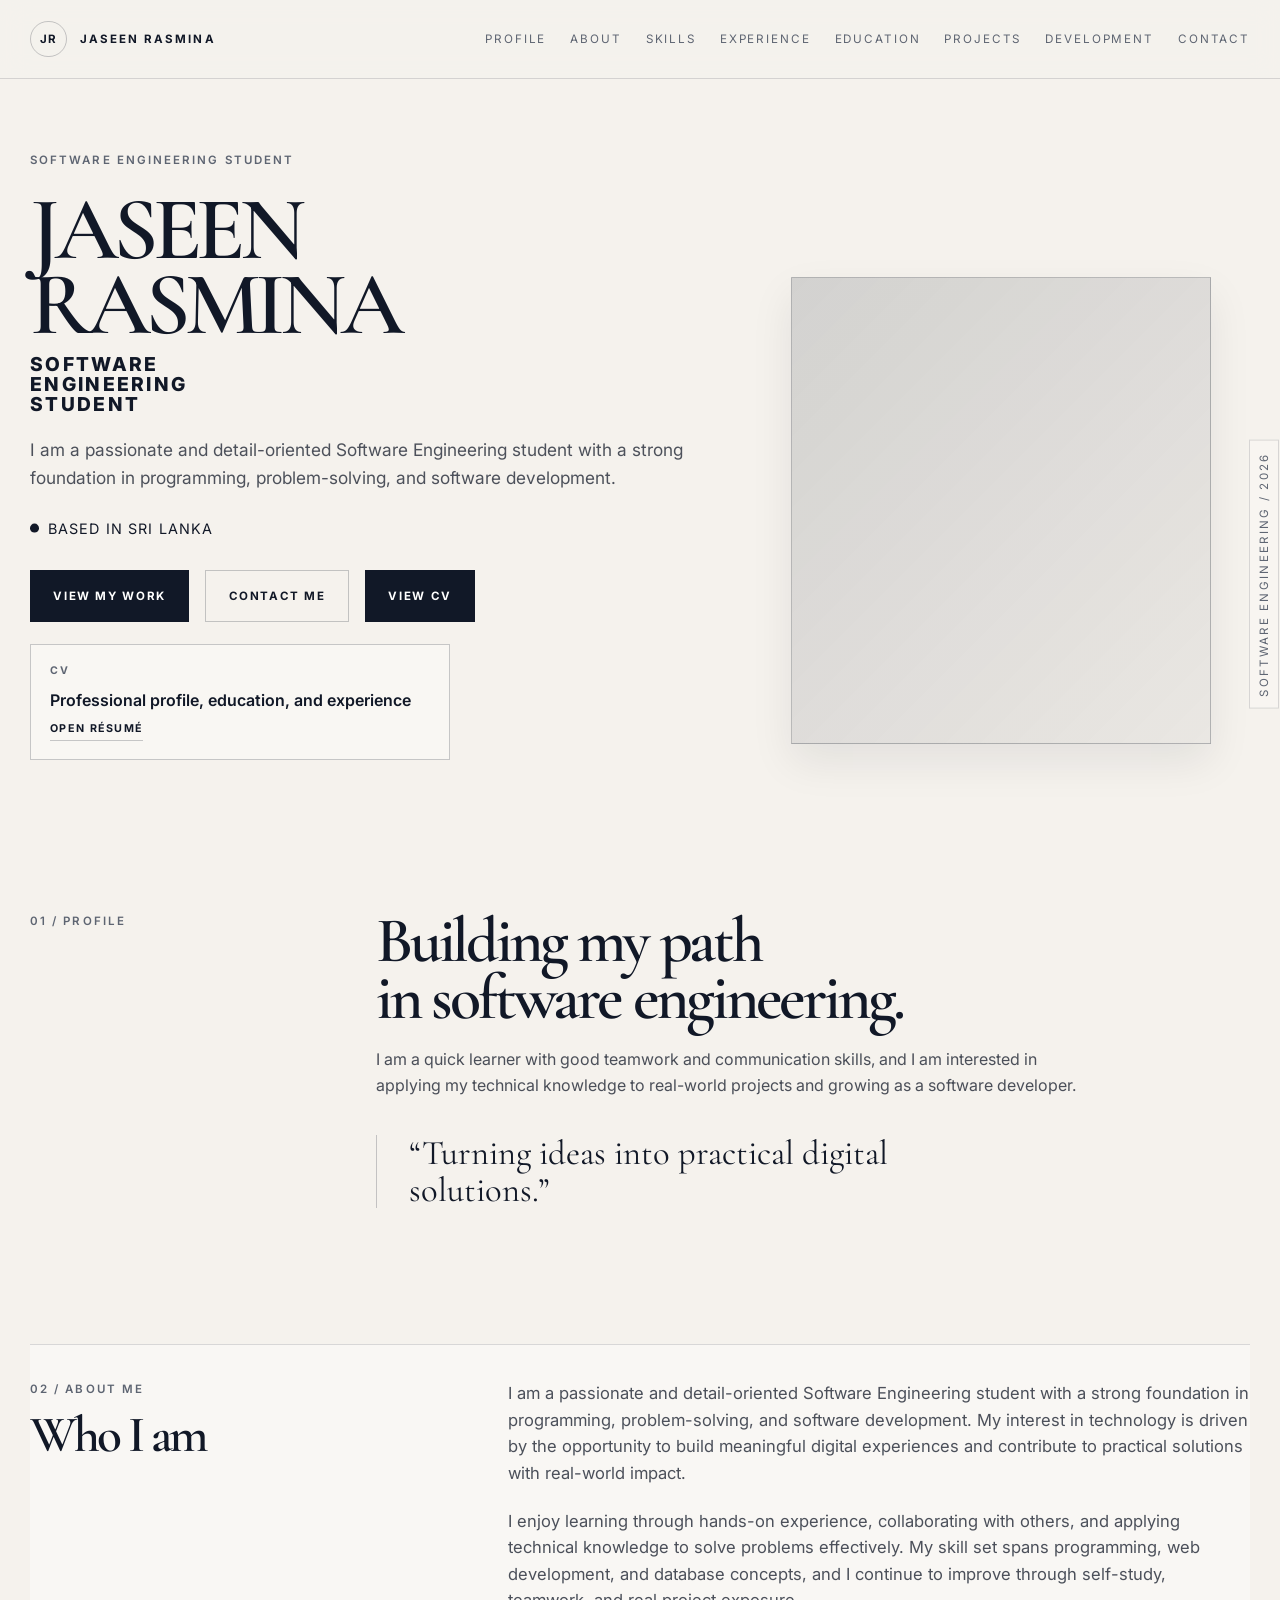
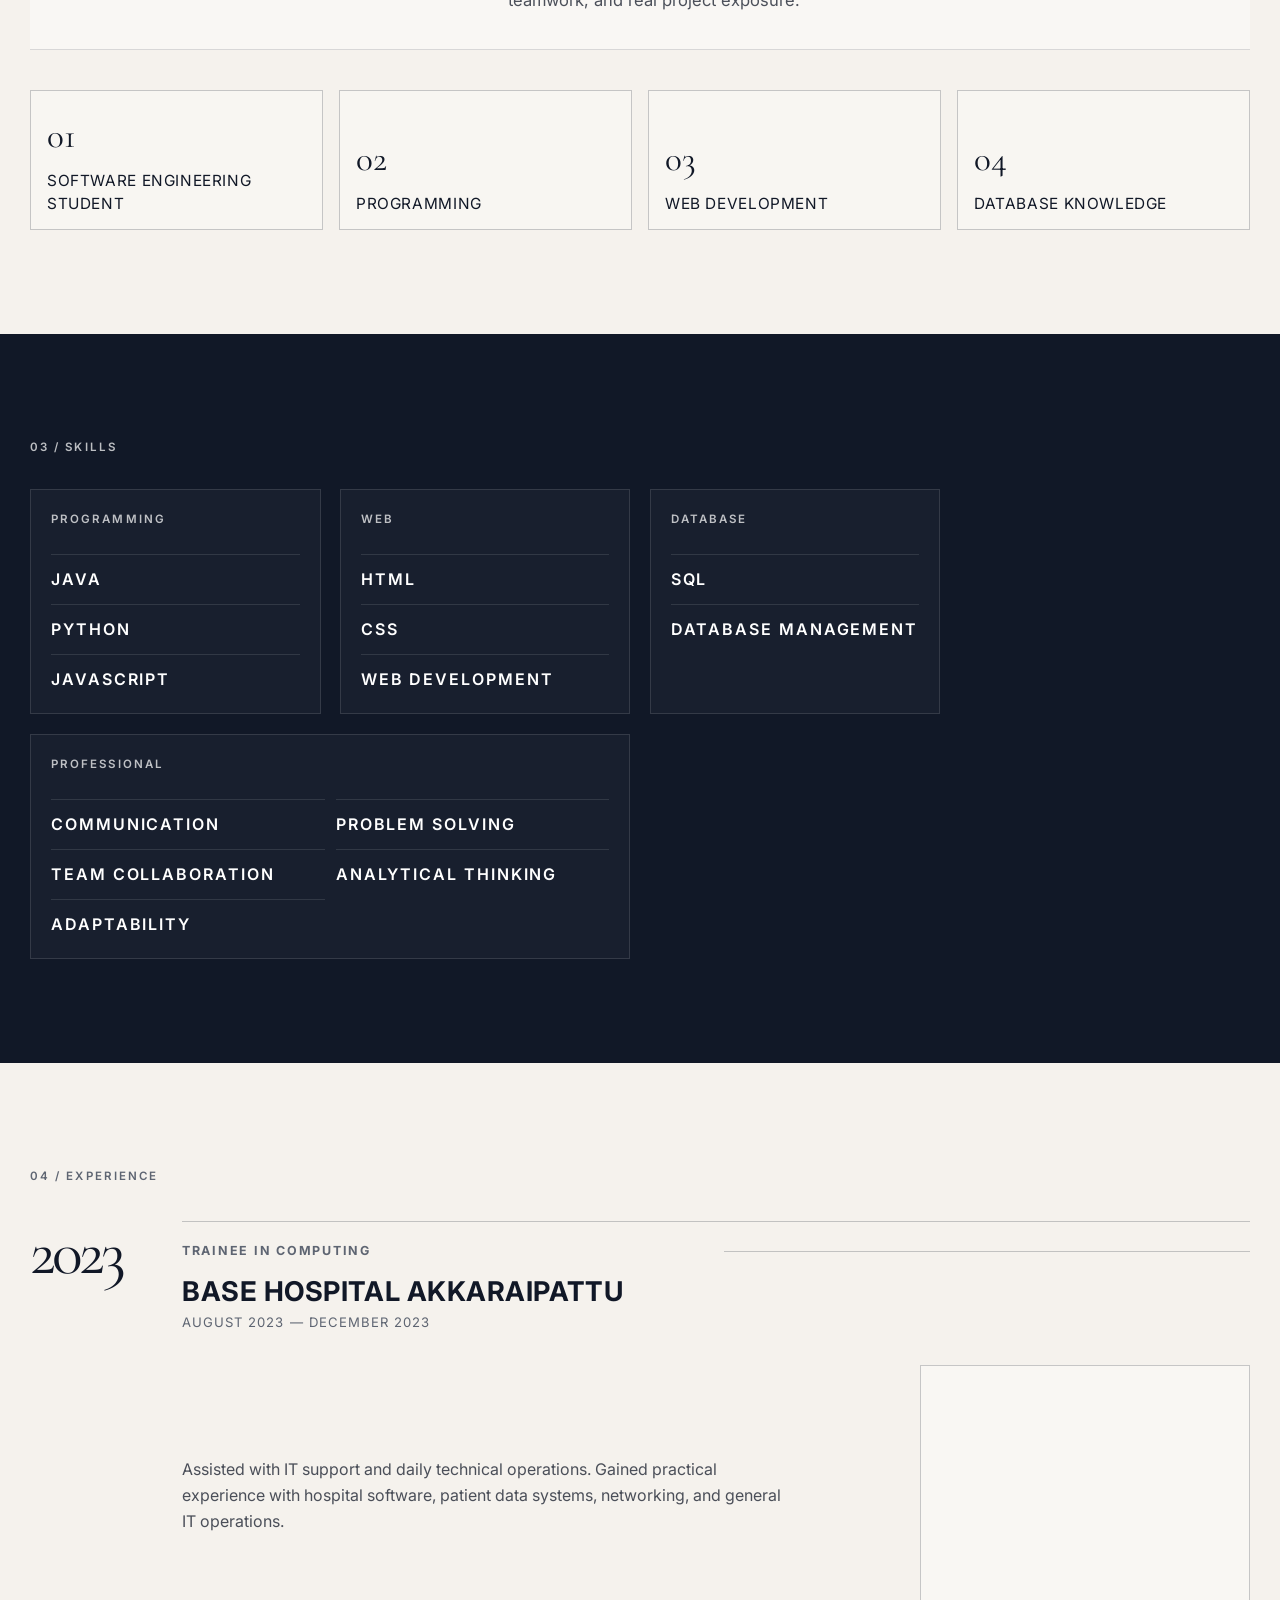
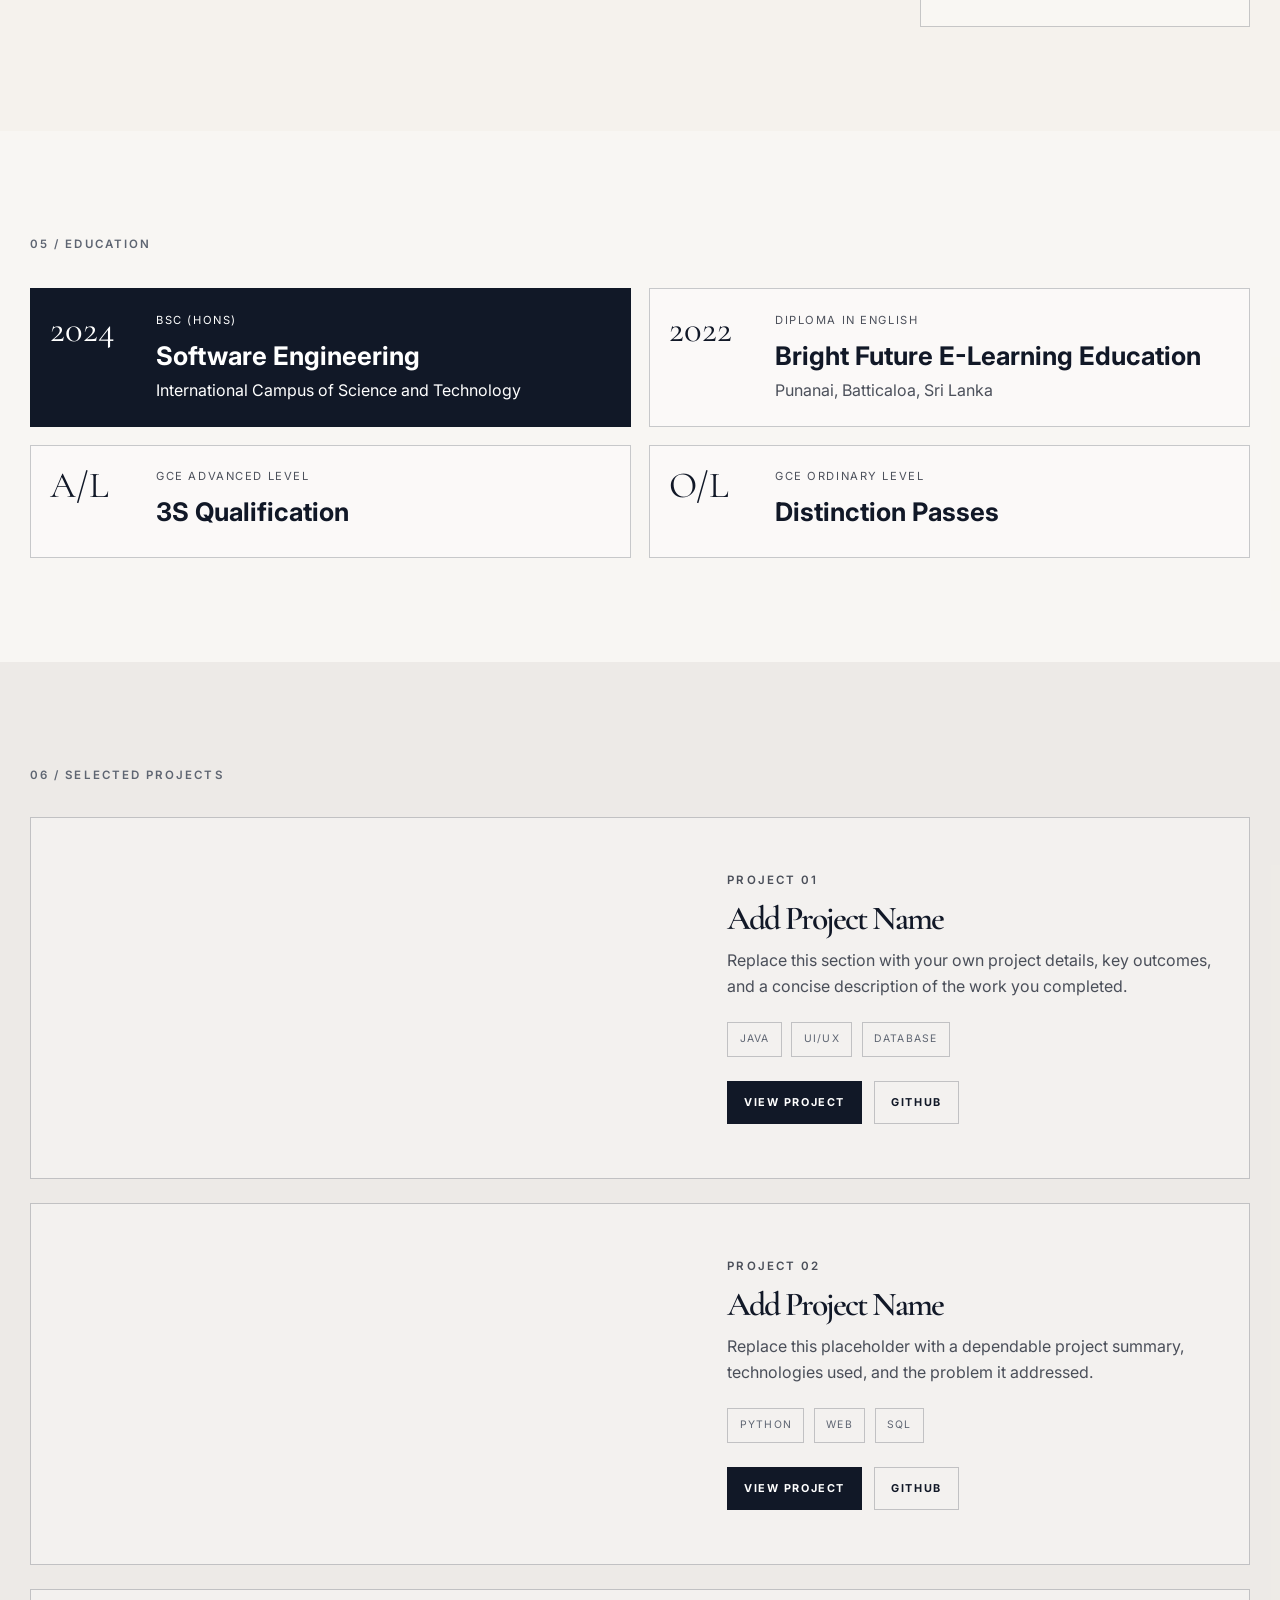
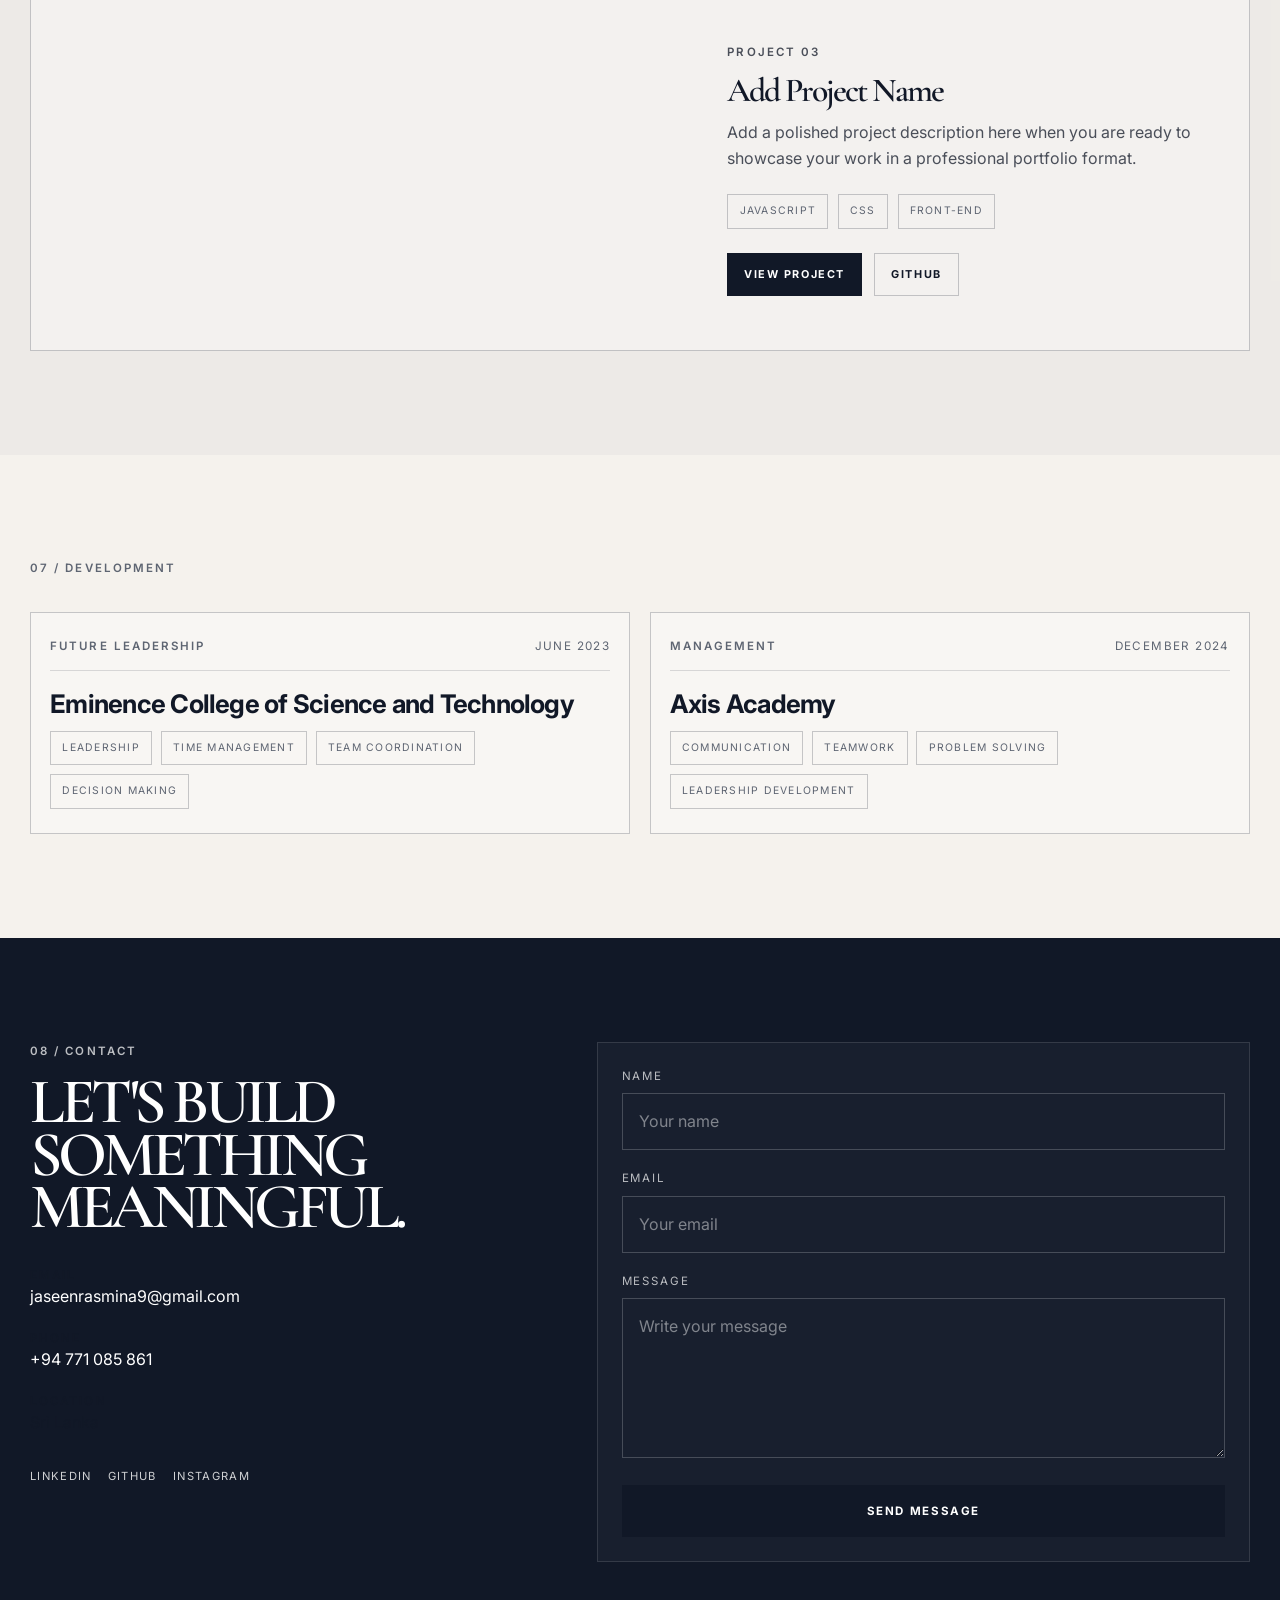
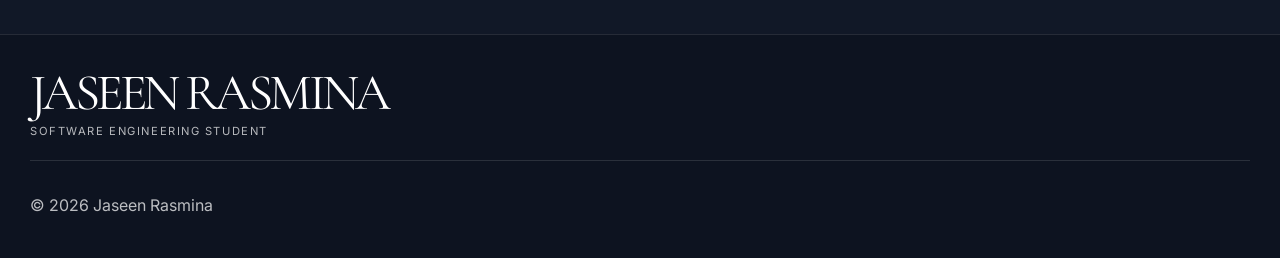
==== commit 8a19f3e4: "Add CV page and homepage CV CTA" ====
--- a/index.html
+++ b/index.html
@@ -70,6 +70,15 @@
             <div class="cta-row">
               <a href="#projects" class="button primary">VIEW MY WORK</a>
               <a href="#contact" class="button secondary">CONTACT ME</a>
+              <a href="resume.html" class="button primary cv-button" target="_blank" rel="noopener">VIEW CV</a>
+            </div>
+
+            <div class="resume-preview" aria-label="CV preview card">
+              <div class="resume-mini">
+                <span class="mini-label">CV</span>
+                <strong>Professional profile, education, and experience</strong>
+                <a href="resume.html" class="text-link" target="_blank" rel="noopener">Open résumé</a>
+              </div>
             </div>
           </div>
 
--- a/style.css
+++ b/style.css
@@ -244,6 +244,48 @@
   margin-top: 1.8rem;
 }
 
+.resume-preview {
+  margin-top: 1.4rem;
+}
+
+.resume-mini {
+  max-width: 420px;
+  display: grid;
+  gap: 0.55rem;
+  padding: 1.1rem 1.2rem;
+  border: 1px solid var(--line-strong);
+  background: rgba(255, 255, 255, 0.34);
+}
+
+.mini-label {
+  font-size: 0.66rem;
+  letter-spacing: 0.14em;
+  text-transform: uppercase;
+  color: var(--muted);
+  font-weight: 700;
+}
+
+.resume-mini strong {
+  font-size: 1rem;
+  line-height: 1.4;
+  font-weight: 600;
+}
+
+.text-link {
+  display: inline-flex;
+  width: fit-content;
+  text-transform: uppercase;
+  letter-spacing: 0.12em;
+  font-size: 0.67rem;
+  font-weight: 700;
+  border-bottom: 1px solid var(--line-strong);
+  padding-bottom: 0.18rem;
+}
+
+.cv-button {
+  background: #1b2431;
+}
+
 .button {
   display: inline-flex;
   align-items: center;
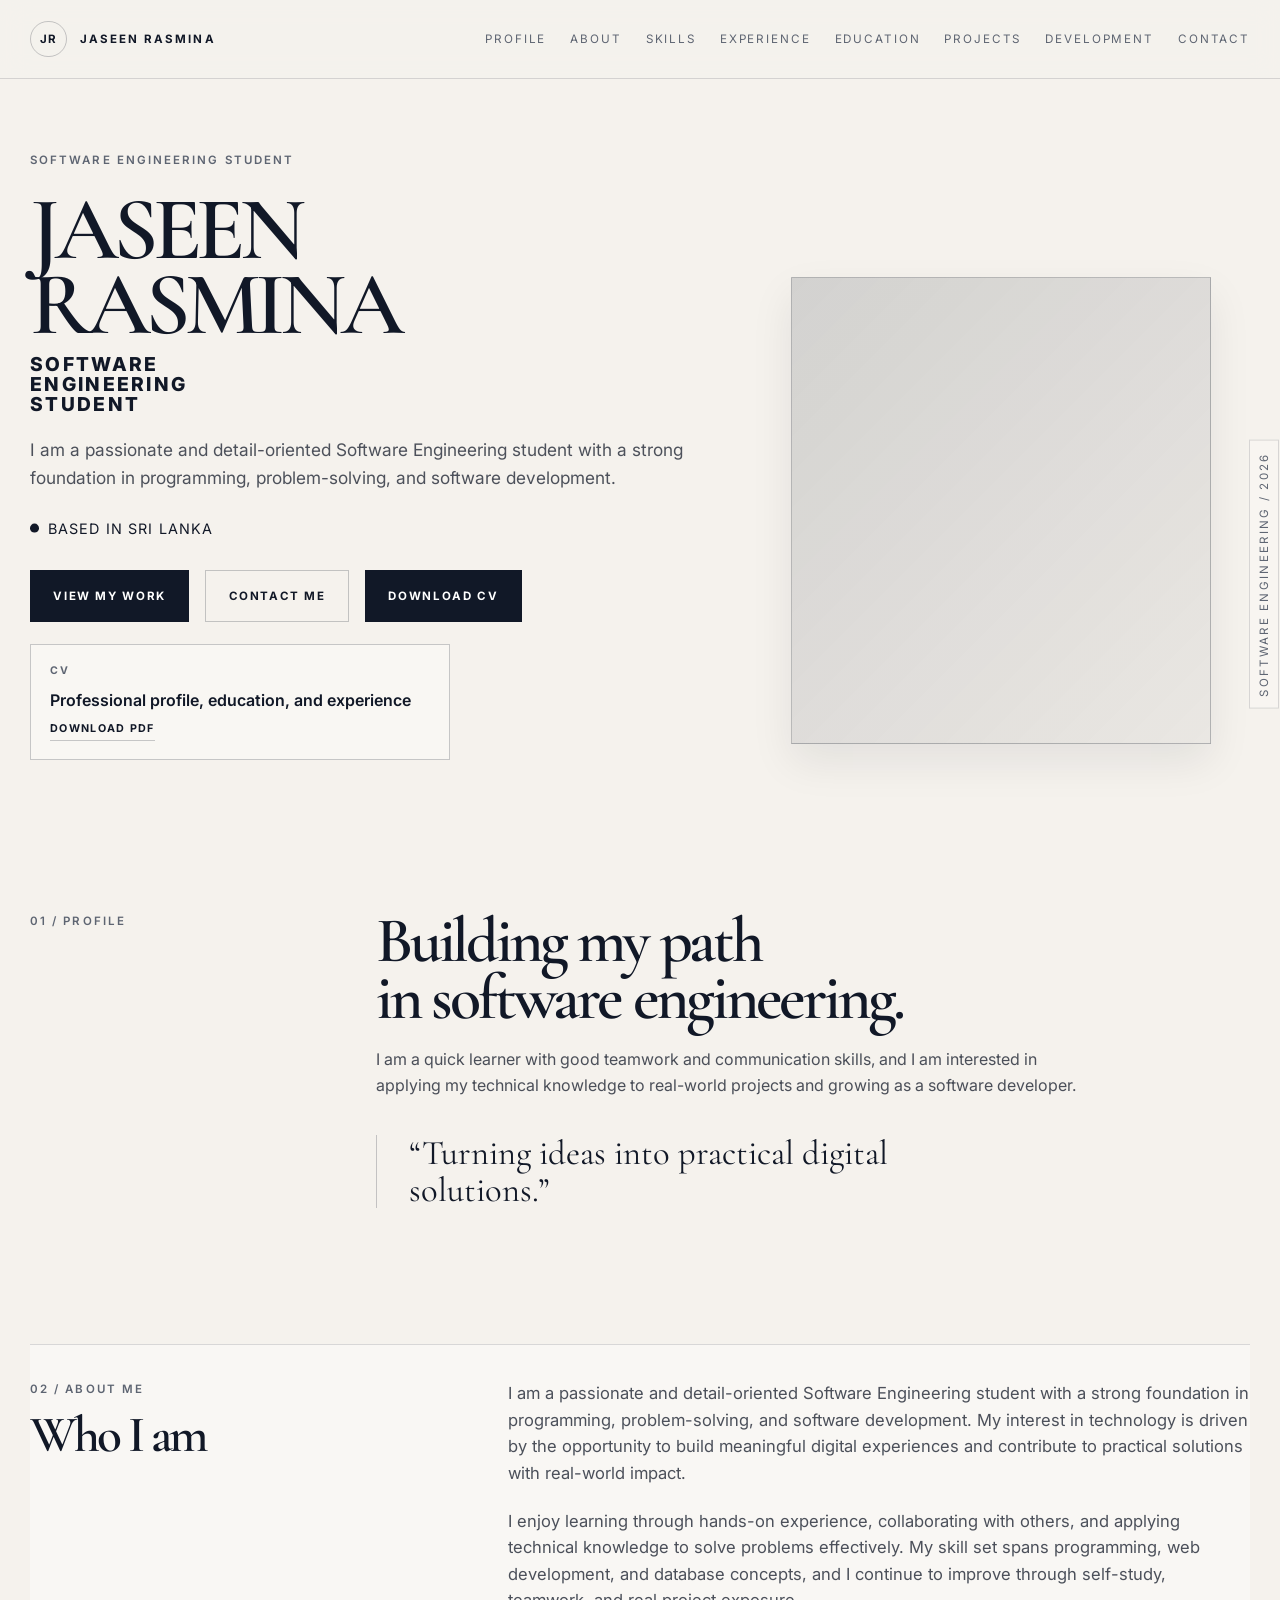
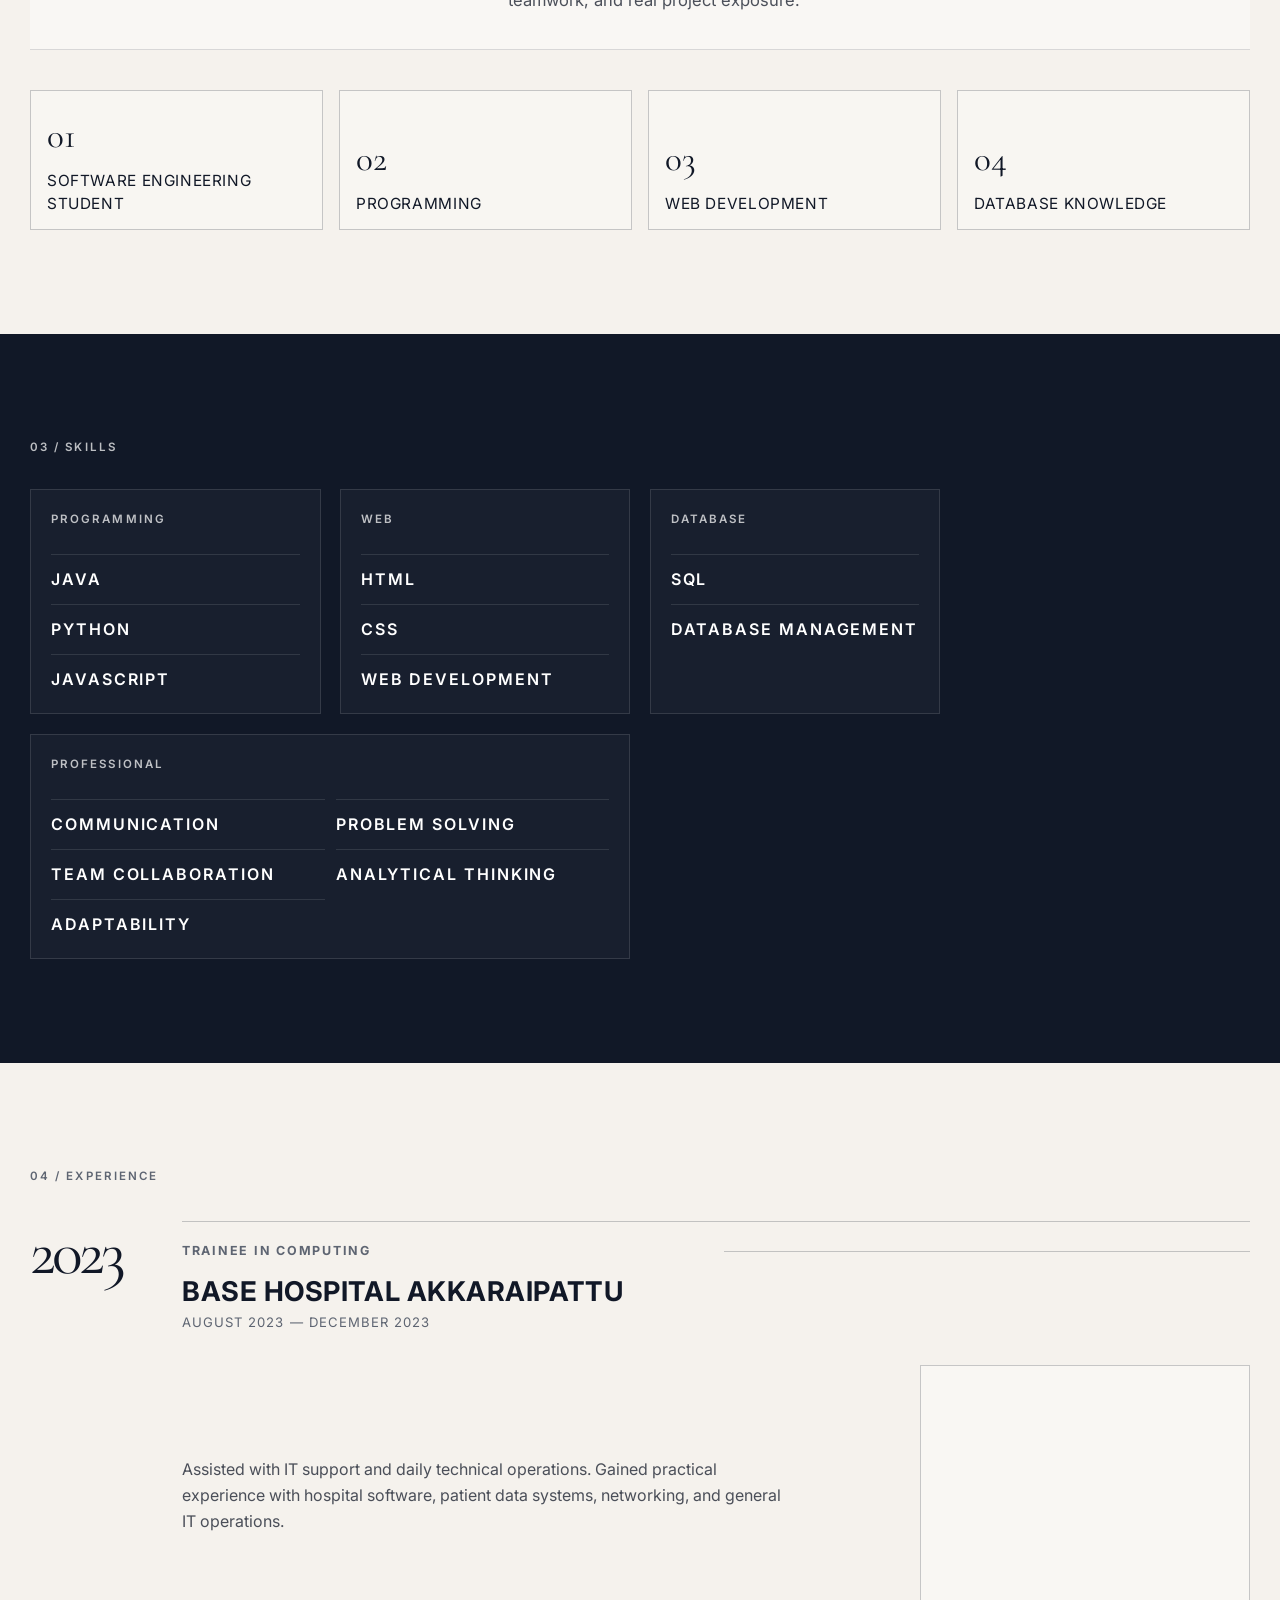
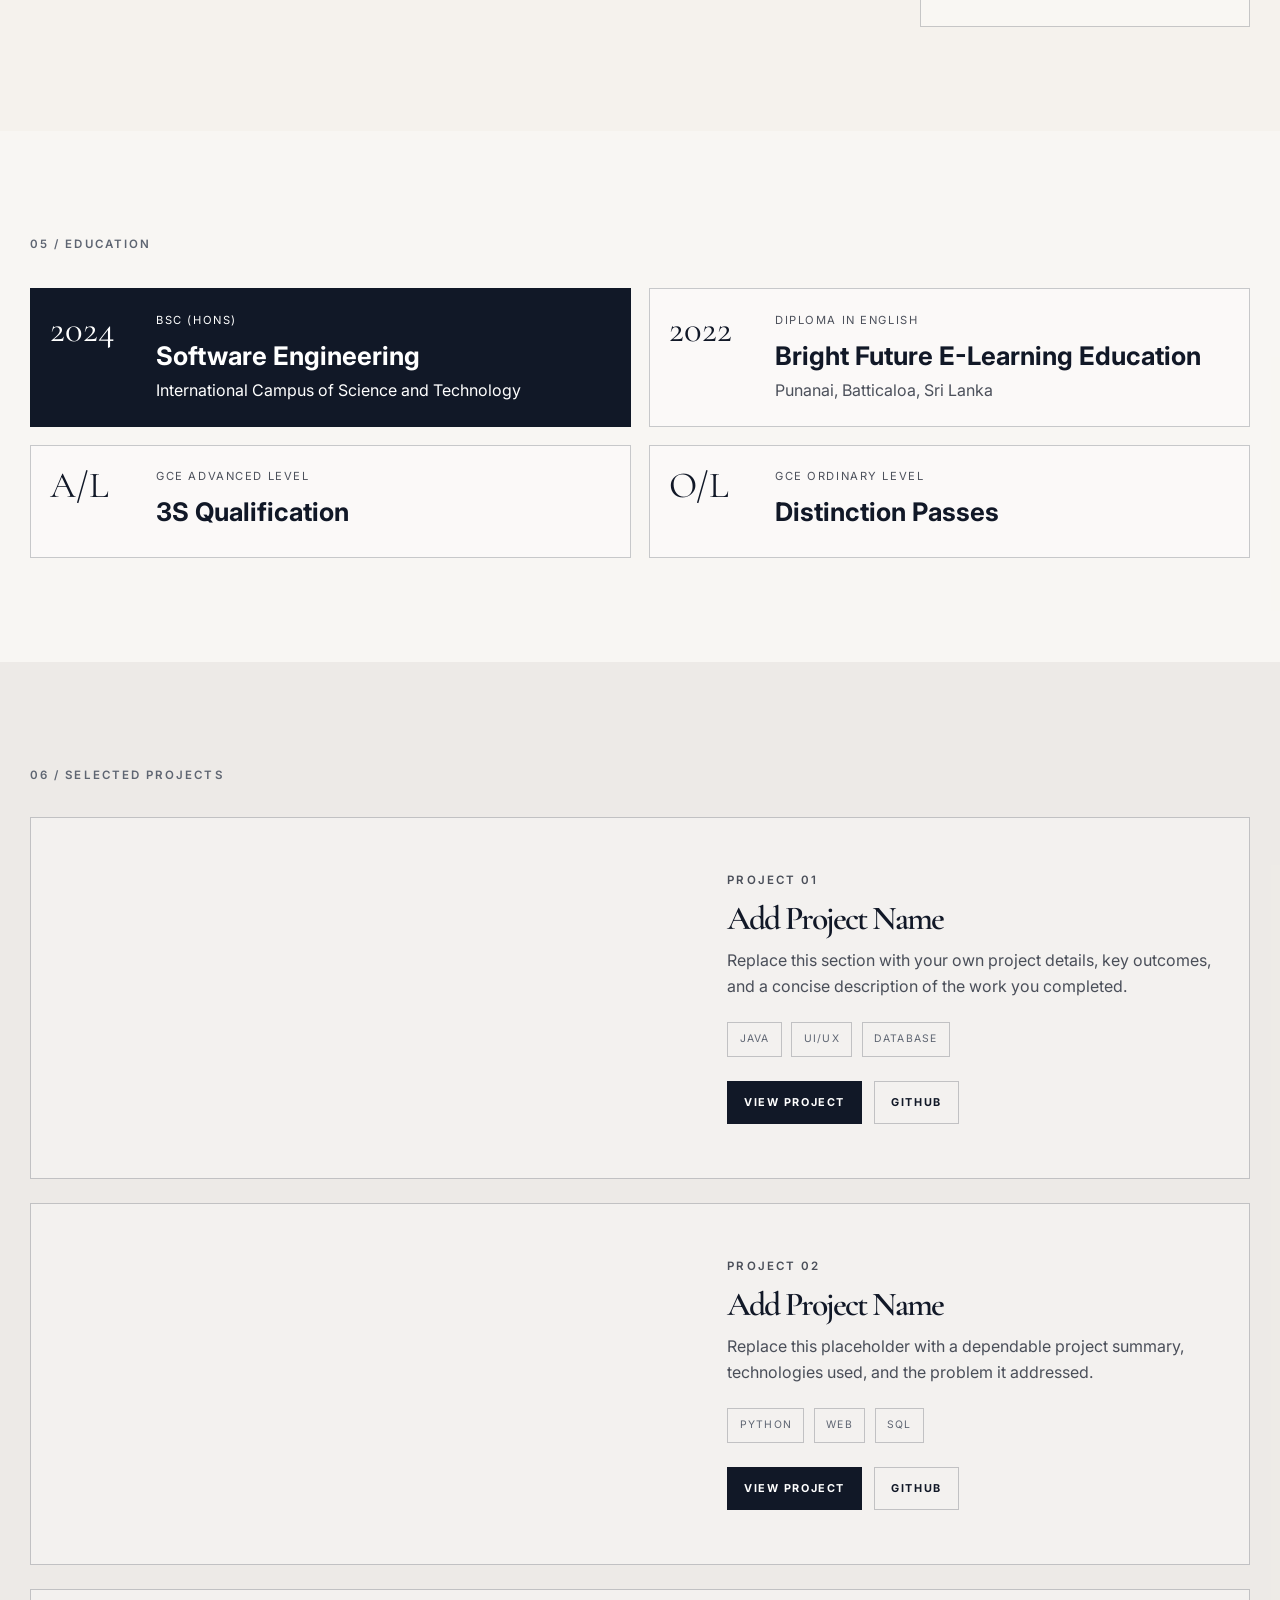
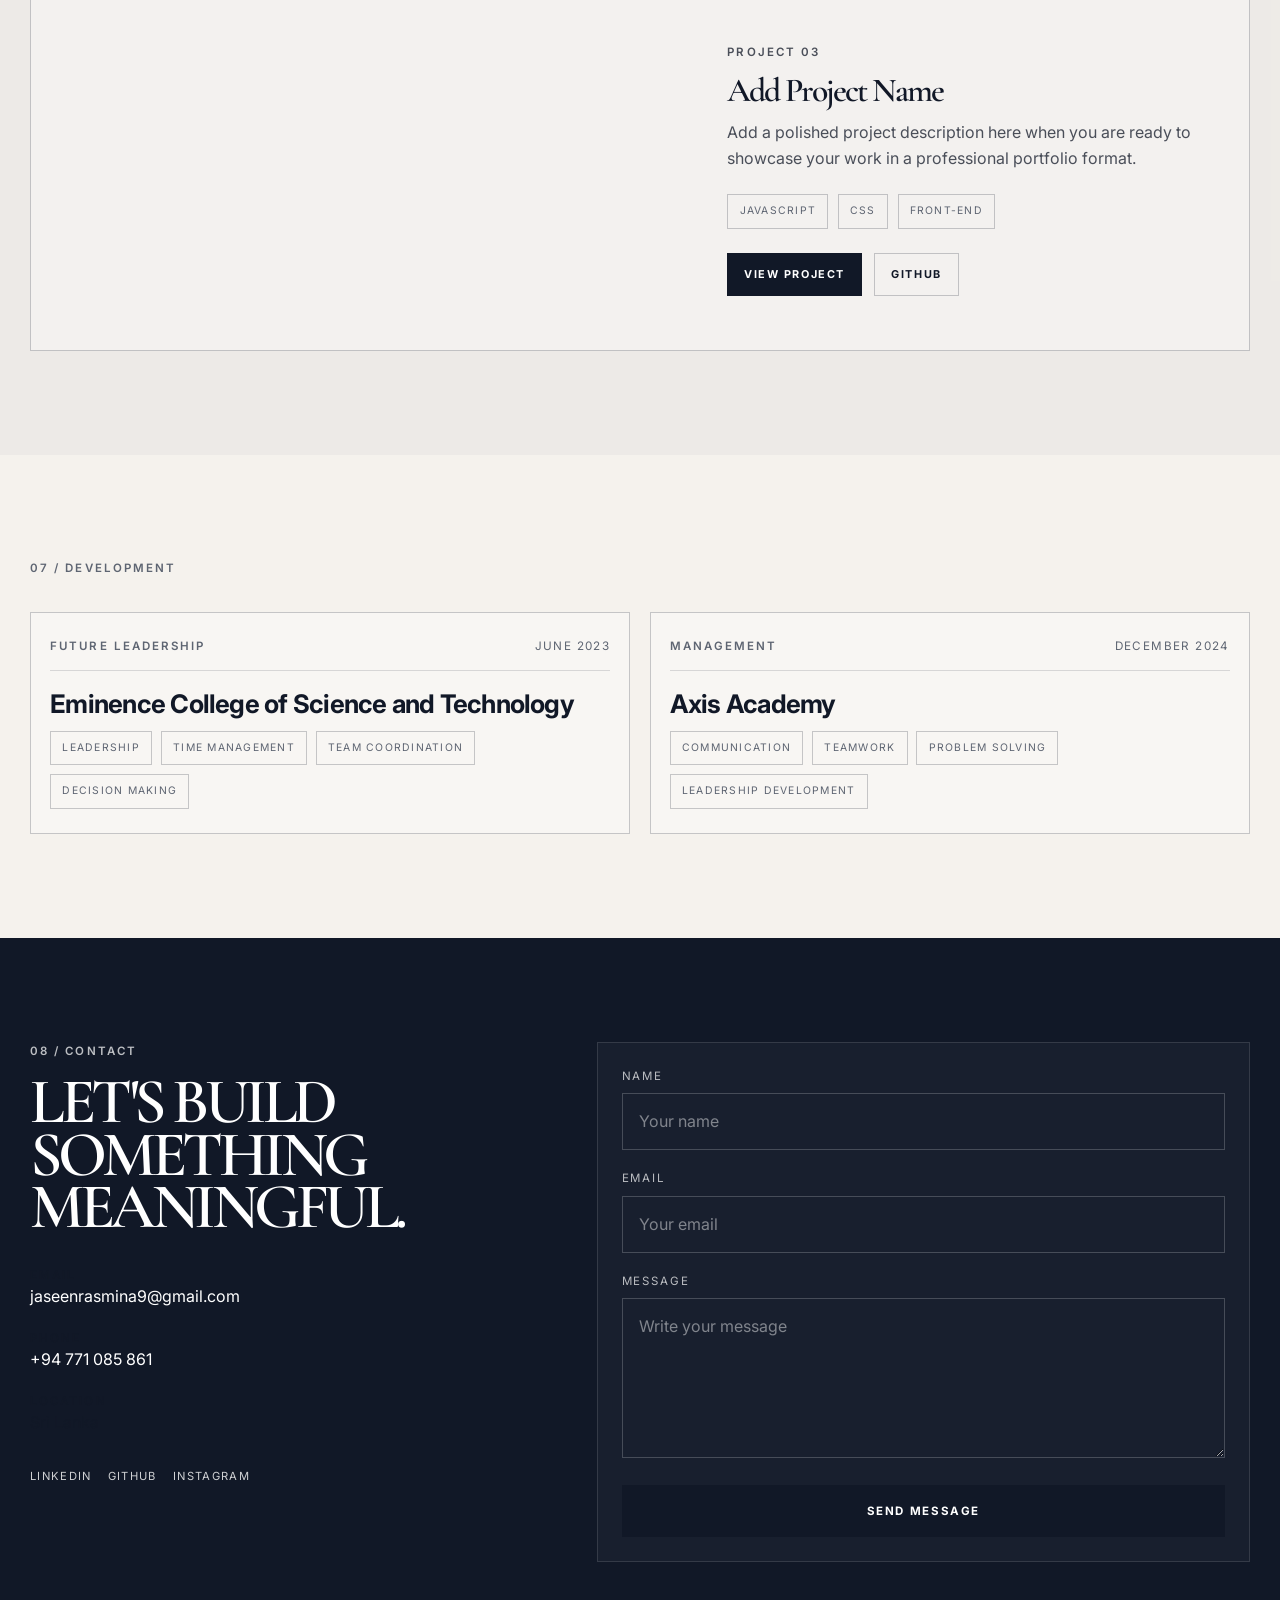
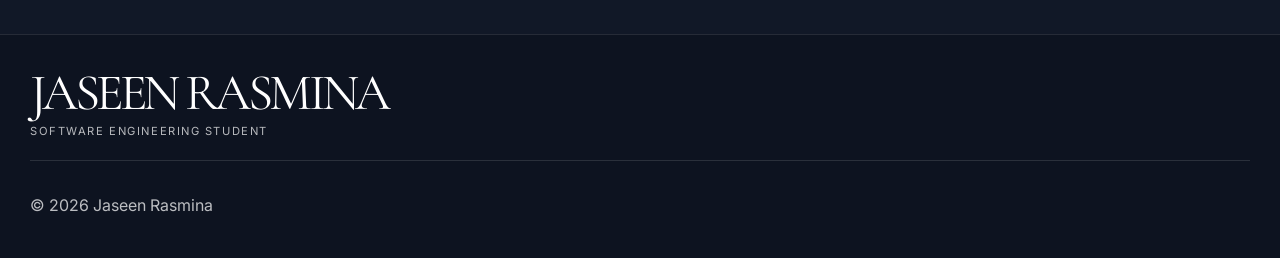
==== commit 95ca8da0: "Add direct PDF CV download" ====
--- a/index.html
+++ b/index.html
@@ -70,14 +70,21 @@
             <div class="cta-row">
               <a href="#projects" class="button primary">VIEW MY WORK</a>
               <a href="#contact" class="button secondary">CONTACT ME</a>
-              <a href="resume.html" class="button primary cv-button" target="_blank" rel="noopener">VIEW CV</a>
+              <a
+                href="for%20portfolio.pdf"
+                class="button primary cv-button"
+                download="Jaseen-Rasmina-CV.pdf"
+                target="_blank"
+                rel="noopener"
+                >DOWNLOAD CV</a
+              >
             </div>
 
             <div class="resume-preview" aria-label="CV preview card">
               <div class="resume-mini">
                 <span class="mini-label">CV</span>
                 <strong>Professional profile, education, and experience</strong>
-                <a href="resume.html" class="text-link" target="_blank" rel="noopener">Open résumé</a>
+                <a href="for%20portfolio.pdf" class="text-link" target="_blank" rel="noopener" download="Jaseen-Rasmina-CV.pdf">Download PDF</a>
               </div>
             </div>
           </div>
